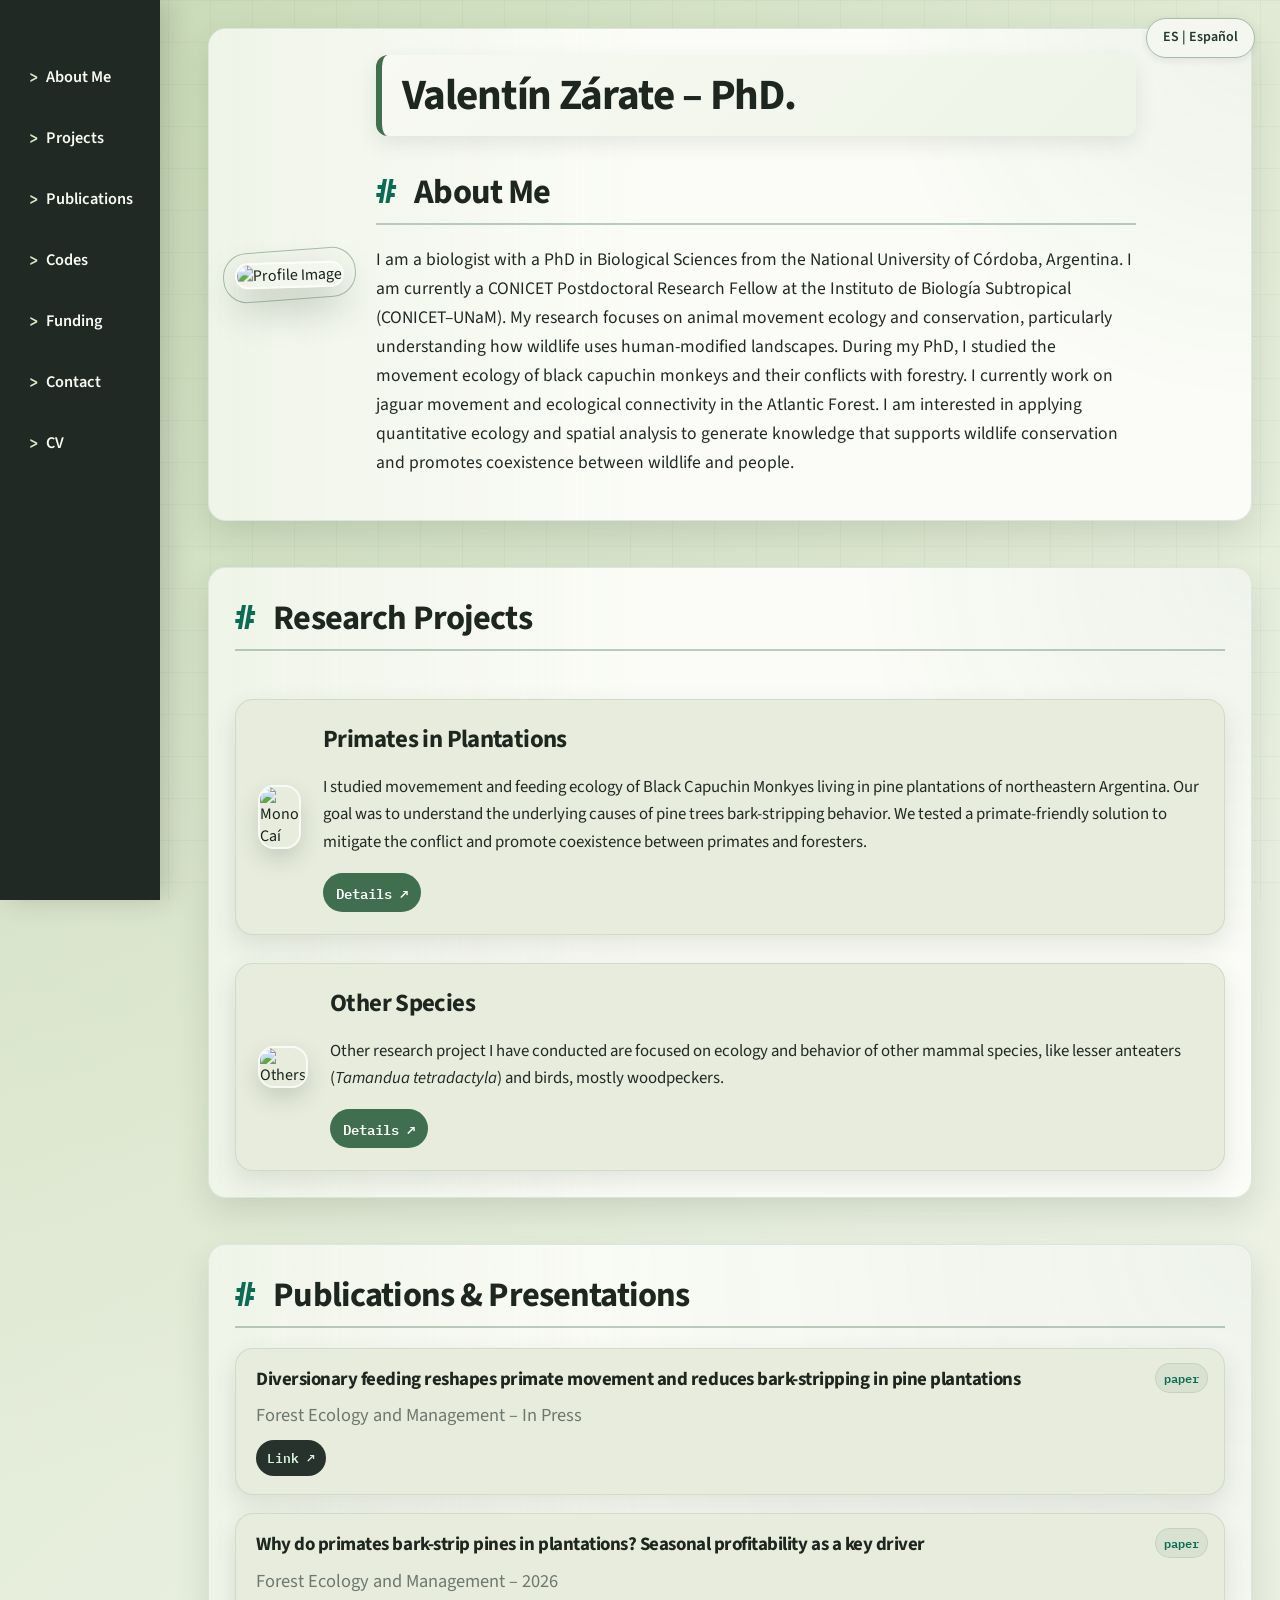
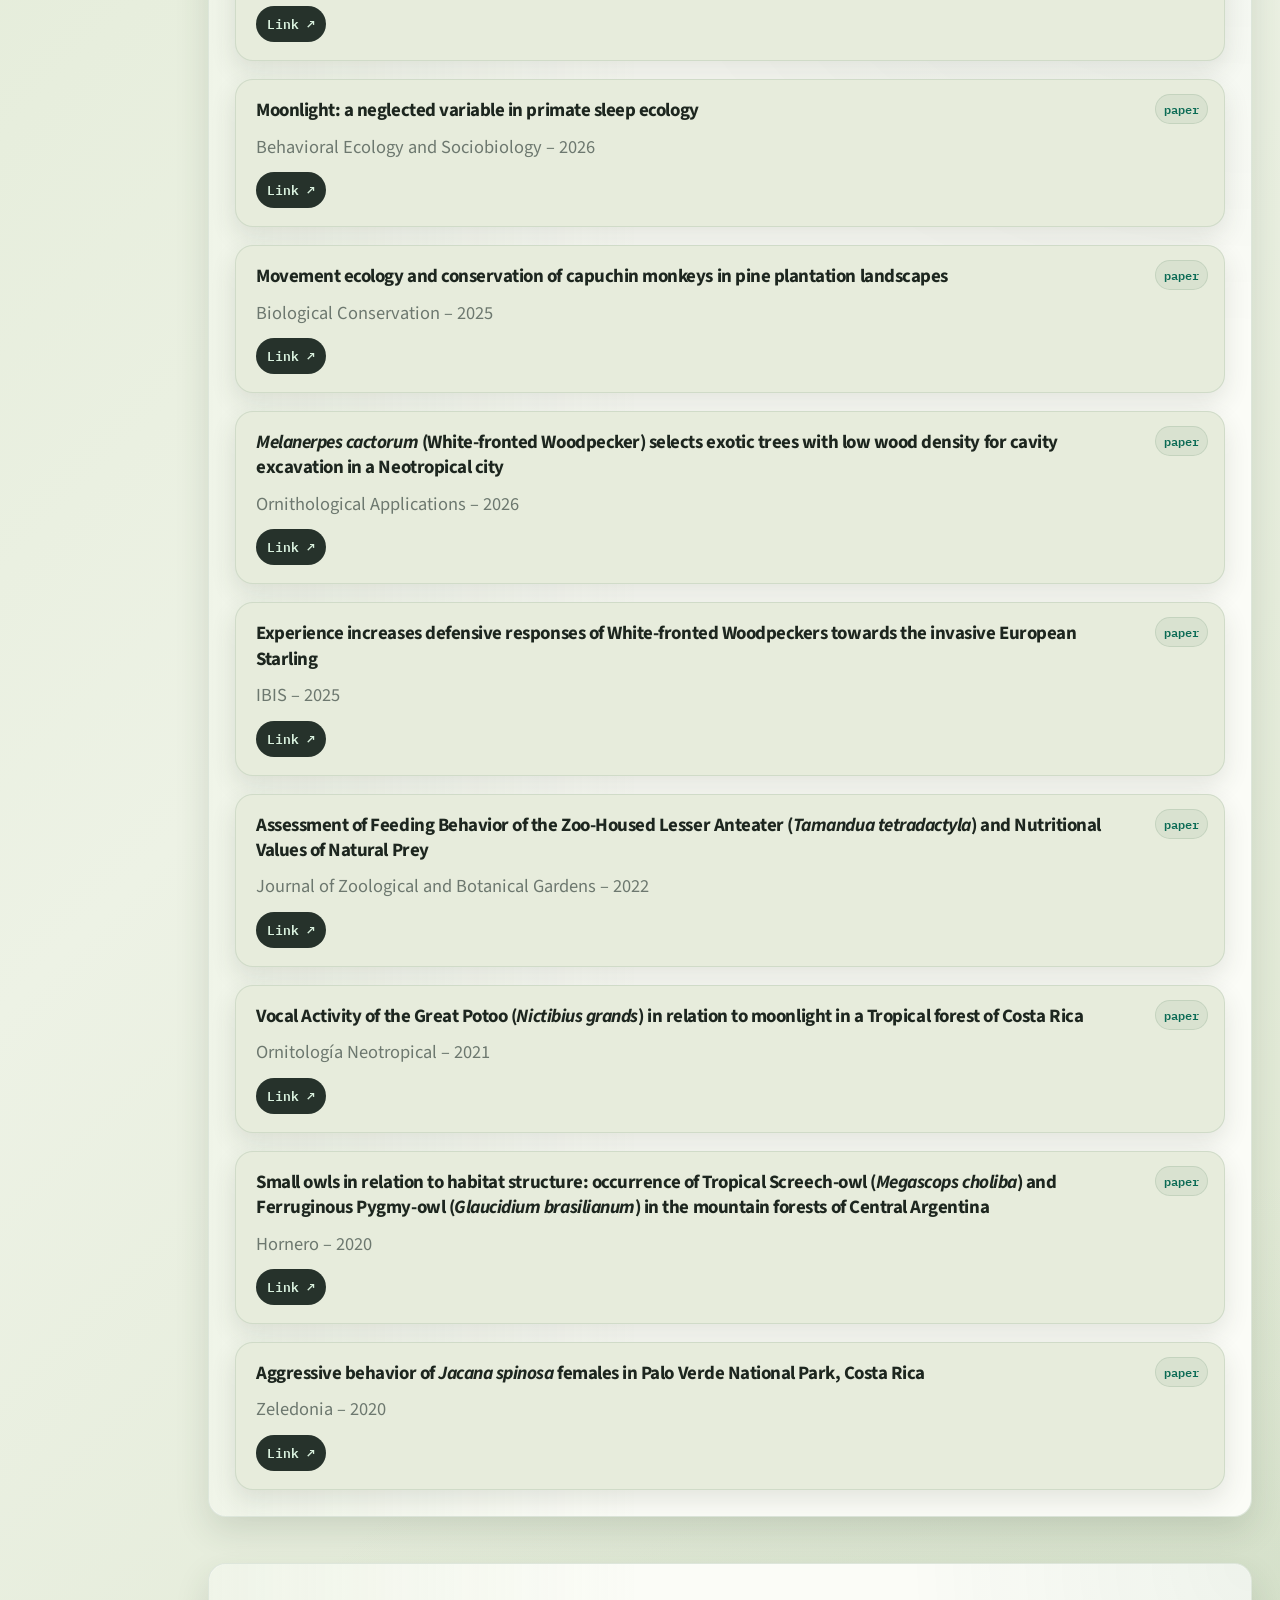
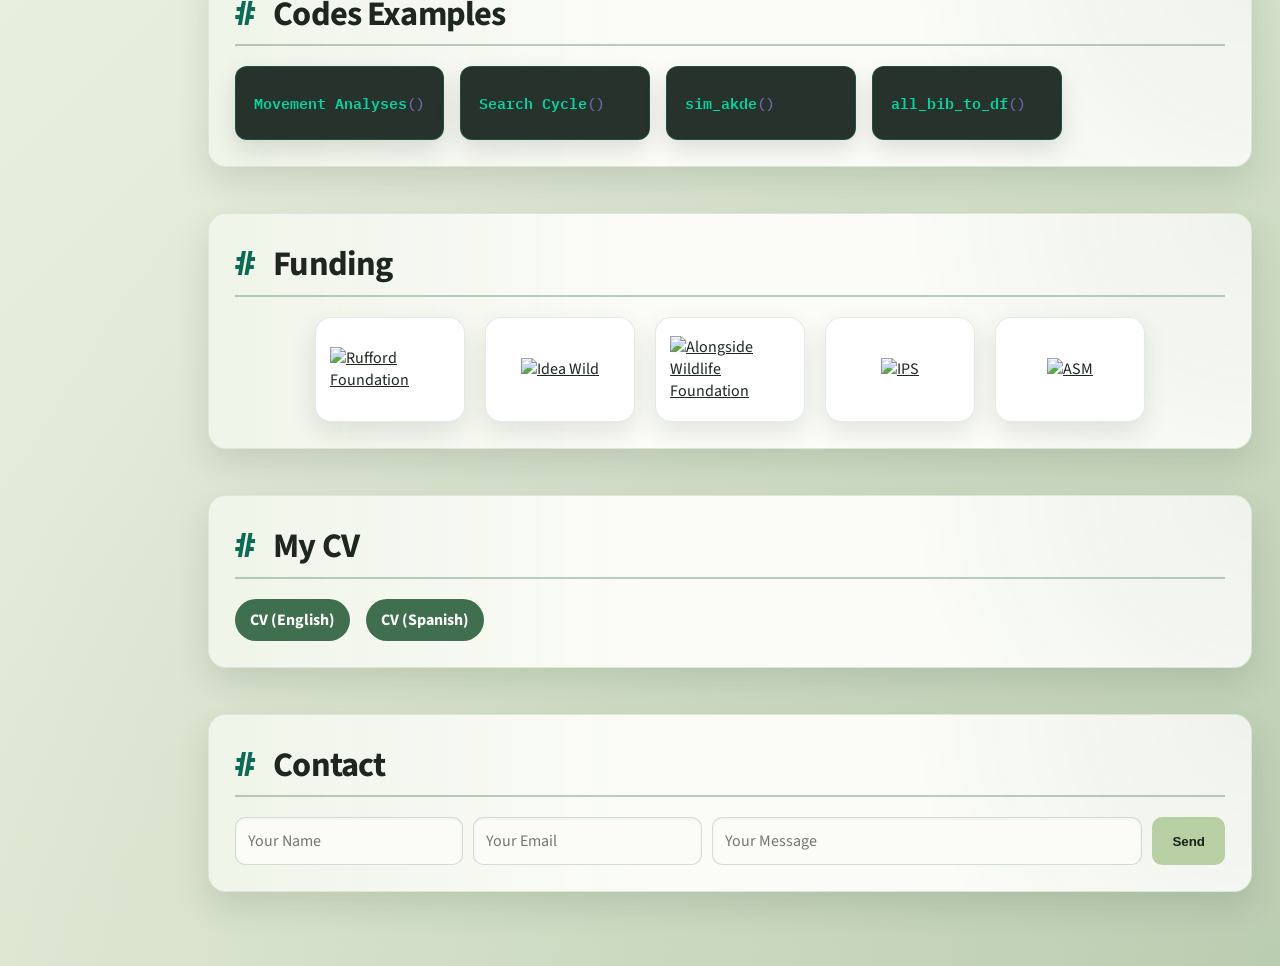
==== index.html @ 42fdb02a "Update index.html" ====
<!DOCTYPE html>
<html lang="en">
<head>
    <meta charset="UTF-8" />
    <meta name="viewport" content="width=device-width, initial-scale=1.0" />
    <link rel="stylesheet" href="./style3.css" />
    <title>Valentín Zárate - Research Website</title>
</head>
<body>
    
<div class="language-switch">
    <a href="./index_es.html">ES | Español</a>
</div>
    
<div id="scroll-progress"></div>

<!-- Sidebar Navigation -->
<aside class="sidebar">
    <nav>
        <ul>
            <li><a href="#about">About Me</a></li>
            <li><a href="#research">Projects</a></li> 
            <li><a href="#publications">Publications</a></li>
            <li><a href="#data">Codes</a></li>
            <li><a href="#funding">Funding</a></li>
            <li><a href="#contact">Contact</a></li>
            <li><a href="#cv">CV</a></li>
        </ul>
    </nav>
</aside>

<div class="main-content">
    <!-- About Me Section -->
    <section id="about" class="section">
          <div class="content-wrapper">
            <div class="image-content">
                <img src="https://raw.githubusercontent.com/ValentinZarate/personaldata/gh-pages/images/Mono%201-10.jpg" alt="Profile Image" loading="lazy">
            </div>
            <div class="text-content">
              <h1 class="static-title">Valentín Zárate – PhD. </h1>
                <h1>About Me</h1>
                <p>
                   I am a biologist with a PhD in Biological Sciences from the National University of Córdoba, Argentina. I am currently a CONICET Postdoctoral Research Fellow at the Instituto de Biología Subtropical (CONICET–UNaM).

My research focuses on animal movement ecology and conservation, particularly understanding how wildlife uses human-modified landscapes. During my PhD, I studied the movement ecology of black capuchin monkeys and their conflicts with forestry. I currently work on jaguar movement and ecological connectivity in the Atlantic Forest.

I am interested in applying quantitative ecology and spatial analysis to generate knowledge that supports wildlife conservation and promotes coexistence between wildlife and people.
                </p>
            </div>
        </div>
    </section>

    <!-- Research Projects Section -->
    <section id="research" class="section">
        <h1>Research Projects</h1>
        <div class="project-wrapper">
            <div class="project-image">
                    <img src="https://raw.githubusercontent.com/ValentinZarate/personaldata/gh-pages/images/mono_emilio.jpeg" alt="Mono Caí">
                </div>
                <div class="project-text">
                    <h2>Primates in Plantations</h2>
                  
                    <p>I studied movemement and feeding ecology of Black Capuchin Monkyes living in pine plantations of northeastern Argentina. Our goal was to understand the underlying causes of pine trees bark-stripping behavior. We tested a primate-friendly solution to mitigate the conflict and promote coexistence between primates and foresters. </p>
                  <a href="./primates-rp/primates.html" 
                target="_blank" class="data-link">
                Details
             </a>  
                </div>
               </div>
            <div class="project-wrapper">
            <div class="project-image2">
                    <img src="https://raw.githubusercontent.com/ValentinZarate/personaldata/gh-pages/images/others.jpg" alt="Others" loading="lazy">
                </div>
                <div class="project-text">
                <h2>Other Species</h2>
                <p>Other research project I have conducted are focused on ecology and behavior of other mammal species, like lesser anteaters (<i>Tamandua tetradactyla</i>) and birds, mostly woodpeckers.</p>
                 <a href="./others/others_index.html" 
                target="_blank" class="data-link">
                Details
             </a>  
            </div>
        </div>
    </section>

    <!-- Publications Section -->
    <section id="publications" class="section">
        <h1>Publications & Presentations</h1>
        <div class="pub-wrapper">
            <div class="pub-card">
            <h3>Diversionary feeding reshapes primate movement and reduces bark-stripping in pine plantations</h3>
            <p>Forest Ecology and Management – In Press </p>
             <a href="" 
                target="_blank" class="data-link">
                Link
             </a>
            </div>
        <div class="pub-card">
            <h3>Why do primates bark-strip pines in plantations? Seasonal profitability as a key driver</h3>
            <p>Forest Ecology and Management – 2026 </p>
             <a href="https://www.sciencedirect.com/science/article/pii/S0378112726001076?dgcid=author" 
                target="_blank" class="data-link">
                Link
             </a>
            </div>
            <div class="pub-card">
            <h3>Moonlight: a neglected variable in primate sleep ecology</h3>
            <p>Behavioral Ecology and Sociobiology – 2026 </p>
             <a href="https://link.springer.com/article/10.1007/s00265-026-03709-5" 
                target="_blank" class="data-link">
                Link
             </a>
            </div>            
        <div class="pub-card">
            <h3>Movement ecology and conservation of capuchin monkeys in pine plantation landscapes</h3>
            <p>Biological Conservation – 2025</p>
             <a href="https://www.sciencedirect.com/science/article/abs/pii/S0006320725003416" 
                target="_blank" class="data-link">
                Link
             </a>
            </div>
              <div class="pub-card">
            <h3><i>Melanerpes cactorum</i> (White-fronted Woodpecker) selects exotic trees with low wood density for cavity excavation in a Neotropical city</h3>
            <p>Ornithological Applications – 2026</p>
             <a href="https://apps.crossref.org/pendingpub/pendingpub.html?doi=10.1093%2Fornithapp%2Fduag041" 
                target="_blank" class="data-link">
                Link
             </a>
            </div>
        <div class="pub-card">
            <h3>Experience increases defensive responses of White‐fronted Woodpeckers towards the invasive European Starling</h3>
            <p>IBIS – 2025</p>
             <a href="https://onlinelibrary.wiley.com/doi/abs/10.1111/ibi.13432" 
                target="_blank" class="data-link">
                Link
             </a>
            </div>
        <div class="pub-card">
            <h3>Assessment of Feeding Behavior of the Zoo-Housed Lesser Anteater (<i>Tamandua tetradactyla</i>) and Nutritional Values of Natural Prey</h3>
            <p>Journal of Zoological and Botanical Gardens – 2022</p>
             <a href="https://www.mdpi.com/2673-5636/3/1/2" 
                target="_blank" class="data-link">
                Link
             </a>
            </div>
            <div class="pub-card">
            <h3>Vocal Activity of the Great Potoo (<i>Nictibius grands</i>) in relation to moonlight in a Tropical forest of Costa Rica</h3>
            <p>Ornitología Neotropical – 2021</p>
             <a href="https://www.researchgate.net/profile/Valentin-Zarate/publication/353692346_VOCAL_ACTIVITY_OF_THE_GREAT_POTOO_NYCTIBIUS_GRANDIS_IN_RELATION_TO_MOONLIGHT_DETECTIONS_IN_COSTA_RICA/links/610adec70c2bfa282a23584d/VOCAL-ACTIVITY-OF-THE-GREAT-POTOO-NYCTIBIUS-GRANDIS-IN-RELATION-TO-MOONLIGHT-DETECTIONS-IN-COSTA-RICA.pdf" 
                target="_blank" class="data-link">
                Link
             </a>
        </div>
            <div class="pub-card">
            <h3>Small owls in relation to habitat structure: occurrence of Tropical Screech-owl (<i>Megascops choliba</i>) and Ferruginous Pygmy-owl (<i>Glaucidium brasilianum</i>) in the mountain forests of Central Argentina</h3>
            <p>Hornero – 2020</p>
             <a href="https://figshare.com/articles/journal_contribution/SMALL_OWLS_IN_RELATION_TO_HABITAT_STRUCTURE_OCCURRENCE_OF_TROPICAL_SCREECH-OWL_MEGASCOPS_CHOLIBA_AND_FERRUGINOUS_PYGMYOWL_GLAUCIDIUM_BRASILIANUM_IN_THE_MOUNTAIN_FORESTS_OF_CENTRAL_ARGENTINA/13611224" 
                target="_blank" class="data-link">
                Link
             </a>
        </div>
            <div class="pub-card">
            <h3>Aggressive behavior of <i>Jacana spinosa</i> females in Palo Verde National Park, Costa Rica</h3>
            <p>Zeledonia – 2020</p>
             <a href="https://figshare.com/articles/preprint/Aggressive_behavior_of_Jacana_spinosa_females_in_Palo_Verde_Na-tional_Park_Costa_Rica/13348355/1?file=25729865" 
                target="_blank" class="data-link">
                Link
             </a>
        </div>
    </div>
    </section>

    <!-- Data & Insights Section -->
    <section id="data" class="section">
        <h1>Codes Examples</h1>
        <div class="data-wrapper">
            <!-- Capuchin movement -->
            <a href="https://valentinzarate.github.io/Biol_Cons_Capuchins/daily_paper.html" 
                target="_blank" class="data-link">
                Movement Analyses
                <div class="tooltip small-tooltip">
                    <p>Movement ecology analyses from Black capuchins</p>
                </div>
            </a>
            <!-- Search Cycle -->
            <a href="https://github.com/ValentinZarate/bib_functions/blob/main/Search%20Cylce/cylce.md" 
                target="_blank" class="data-link">
                Search Cycle
                <div class="tooltip small-tooltip">
                    <img src="./images/cycle_complete.png" alt="Cycle Image" />
                </div>
            </a>

            <!-- sim_akde -->
            <a href="https://github.com/ValentinZarate/capuchins_hrs/blob/main/sim_akde.md" 
                target="_blank" class="data-link">
                sim_akde
                <div class="tooltip small-tooltip">
                    <p>The function processes multiple telemetry datasets, estimates movement models, and creates AKDEs.</p>
                </div>
            </a>

            <!-- all_bib_to_df -->
            <a href="https://github.com/ValentinZarate/bib_functions/blob/main/functions/all_bib_to_df.md" 
                target="_blank" class="data-link">
                all_bib_to_df
                <div class="tooltip small-tooltip">
                    <p>This function processes BibTeX files to filter entries based on keywords.</p>
                </div>
            </a>
        </div>
    </section>
    
<!-- Funding Section -->
<section id="funding" class="section">
    <h1>Funding</h1>
    <div class="funding-logos">
        <a href="https://www.rufford.org/search/?q=valent%C3%ADn+z%C3%A1rate" target="_blank">
    <img src="https://raw.githubusercontent.com/ValentinZarate/personaldata/gh-pages/images/rufford_logo.png" alt="Rufford Foundation" loading="lazy">
</a>
         <a href="https://ideawild.org/" target="_blank">
        <img src="https://raw.githubusercontent.com/ValentinZarate/personaldata/gh-pages/images/IDEA-WILD-LOGO.jpg" alt="Idea Wild" loading="lazy">
</a>
        <a href="https://alongsidewildlifefoundation.org/" target="_blank">
        <img src="https://raw.githubusercontent.com/ValentinZarate/personaldata/gh-pages/images/algoside.png" alt="Alongside Wildlife Foundation" loading="lazy">
</a>
        <a href="https://internationalprimatologicalsociety.org/" target="_blank">
        <img src="https://raw.githubusercontent.com/ValentinZarate/personaldata/gh-pages/images/ips.png" alt="IPS" loading="lazy">
</a>
        <a href="https://www.mammalsociety.org/" target="_blank">
        <img src="https://raw.githubusercontent.com/ValentinZarate/personaldata/gh-pages/images/asm_logo.png" alt="ASM" loading="lazy">
</a>
    </div>
</section>

    <!-- CV Section -->
    <section id="cv" class="section">
        <h1>My CV</h1>
        <div class="cv-container">
            <a href="./cv_english.html" target="_blank" class="cv-link">CV (English)</a>
            <a href="./cv_spanish.html" target="_blank" class="cv-link">CV (Spanish)</a>
        </div>
    </section>

    <!-- Contact Section -->
    <section id="contact" class="section">
        <h1>Contact</h1>
        <form id="contact-form">
            <input type="text" id="name" placeholder="Your Name" required />
            <input type="email" id="email" placeholder="Your Email" required />
            <textarea id="message" placeholder="Your Message" required></textarea>
            <button type="submit">Send</button>
        </form>
    </section>
</div>

<script src="./script2.js"></script>
</body>
</html>
---- style3.css ----
@import url('https://fonts.googleapis.com/css2?family=IBM+Plex+Mono:wght@400;500;600&family=Source+Sans+3:wght@400;500;600;700&display=swap');

/* ---------- Variables ---------- */

:root {
    --bg-main: #dbe6cd;
    --bg-soft: #edf2e5;
    --section-bg: #fbfcf7;
    --card-bg: #e7ecdc;

    --green-dark: #33483c;
    --green-main: #3f6f4e;
    --green-soft: #b7cfa2;
    --green-muted: #71866b;

    --accent-code: #0b6b55;
    --accent-purple: #6e63a6;
    --accent-gold: #b58b3b;

    --text-main: #1d261f;
    --text-soft: #212925;
    --text-muted: #6d786f;

    --border-soft: rgba(63, 111, 78, 0.16);
    --shadow-soft: 0 14px 34px rgba(46, 61, 42, 0.14);
    --shadow-strong: 0 20px 48px rgba(46, 61, 42, 0.24);

    --sidebar-width: 180px;
}

/* ---------- General ---------- */

* {
    box-sizing: border-box;
}

html {
    scroll-behavior: smooth;
}

body {
    font-family: "Source Sans 3", "Open Sans", system-ui, sans-serif;
    background:
        radial-gradient(circle at top left, rgba(183, 207, 162, 0.55), transparent 34%),
        radial-gradient(circle at bottom right, rgba(63, 111, 78, 0.18), transparent 32%),
        linear-gradient(135deg, #dbe6cd 0%, #edf2e5 48%, #d6e1c7 100%);
    color: var(--text-main);
    margin: 0;
    padding: 0;
    overflow-x: hidden;
}

body::before {
    content: "";
    position: fixed;
    inset: 0;
    pointer-events: none;
    background-image:
        linear-gradient(rgba(63, 111, 78, 0.045) 1px, transparent 1px),
        linear-gradient(90deg, rgba(63, 111, 78, 0.045) 1px, transparent 1px);
    background-size: 42px 42px;
    z-index: -1;
}

p {
    font-size: 1.15rem;
    font-weight: 400;
    line-height: 1.65;
    color: var(--text-soft);
}

h1,
h2,
h3 {
    margin-top: 0;
    color: var(--text-main);
    letter-spacing: -0.025em;
}

a {
    color: inherit;
}

/* ---------- Main layout ---------- */

.main-content {
    margin-left: var(--sidebar-width);
    padding: 28px;
    max-width: 1320px;
}

/* ---------- Sidebar ---------- */

.sidebar {
    background:
        linear-gradient(180deg, #212925 0%, #212925 100%);
    width: 160px;
    height: 100vh;
    position: fixed;
    padding-top: 3.3rem;
    padding-left: 1rem;
    padding-right: 0.75rem;
    box-shadow: 8px 0 26px rgba(0, 0, 0, 0.16);
    z-index: 10;
}

.sidebar ul {
    list-style-type: none;
    padding: 0;
    margin: 0;
}

.sidebar ul li {
    margin-bottom: 16px;
}

.sidebar ul li a {
    color: #f7fbf2;
    text-decoration: none;
    font-size: 1.02rem;
    font-weight: 600;
    display: inline-block;
    padding: 9px 13px;
    border-radius: 9px;
    transition:
        background-color 0.25s ease,
        color 0.25s ease,
        transform 0.25s ease;
}

.sidebar ul li a::before {
    content: ">";
    font-family: "IBM Plex Mono", "Courier New", monospace;
    color: #d7edc4;
    margin-right: 0.45rem;
}

.sidebar ul li a:hover {
    background-color: var(--green-soft);
    color: #172015;
    transform: translateX(4px);
}

.sidebar.scrolled {
    box-shadow: 8px 0 26px rgba(0, 0, 0, 0.18);
}

/* ---------- Scroll Progress ---------- */

#scroll-progress {
    position: fixed;
    top: 0;
    left: 0;
    height: 6px;
    background: linear-gradient(90deg, var(--green-main), var(--accent-code), var(--accent-gold));
    width: 0;
    z-index: 9999;
    transition: width 0.2s ease;
}

/* ---------- Sections ---------- */

.section {
    position: relative;
    background-color: var(--section-bg);
    padding: 26px;
    border-radius: 18px;
    margin-bottom: 46px;
    border: 1px solid var(--border-soft);
    box-shadow: var(--shadow-soft);
    transition:
        transform 0.35s ease,
        box-shadow 0.35s ease,
        border-color 0.35s ease;
    overflow: visible;
}

.section::before {
    content: "";
    position: absolute;
    inset: 0;
    border-radius: inherit;
    pointer-events: none;
    background:
        linear-gradient(90deg, rgba(183, 207, 162, 0.20), transparent 42%),
        radial-gradient(circle at top right, rgba(63, 111, 78, 0.08), transparent 34%);
    opacity: 0.85;
}

.section > * {
    position: relative;
    z-index: 1;
}

.section:hover {
    transform: translateY(-4px);
    box-shadow: var(--shadow-strong);
    border-color: rgba(63, 111, 78, 0.28);
}

/* Títulos de sección con # */
.section h1:not(.static-title) {
    font-size: 2.15rem;
    font-weight: 700;
    margin-bottom: 1.25rem;
    padding-bottom: 0.35rem;
    border-bottom: 2px solid rgba(63, 111, 78, 0.34);
}

.section h1:not(.static-title)::before {
    content: "# ";
    color: var(--accent-code);
    font-family: "IBM Plex Mono", "Courier New", monospace;
}

/* ---------- About ---------- */

.content-wrapper {
    display: flex;
    align-items: center;
    gap: 32px;
}

.image-content {
    position: relative;
    flex: 0 0 auto;
    display: inline-block;
    transform: rotate(-1.8deg);
    transition: transform 0.35s ease;
}

.image-content:hover {
    transform: rotate(0deg) translateY(-4px);
}

.image-content::before {
    content: "";
    position: absolute;
    inset: -12px;
    border: 1.5px solid rgba(63, 111, 78, 0.42);
    border-radius: 24px;
    transform: rotate(-2.5deg);
    z-index: 0;
}

.image-content img {
    position: relative;
    z-index: 1;
    width: 245px;
    height: 315px;
    object-fit: cover;
    object-position: center;
    border-radius: 20px;
    border: 2px solid rgba(255, 255, 255, 0.78);
    box-shadow: 0 18px 38px rgba(46, 61, 42, 0.28);
    filter: saturate(0.95) contrast(1.03);
}

.static-title {
    font-size: clamp(3rem, 4vw, 3.75rem);
    font-weight: 700;
    color: var(--text-main);
    margin-bottom: 15px;
    text-align: left;
    background:
        linear-gradient(135deg, #f7f9f2, #eef4e7);
    padding: 10px 20px;
    border-left: 6px solid var(--green-main);
    border-radius: 12px;
    box-shadow: 0 8px 20px rgba(46, 61, 42, 0.10);
}

.text-content h1 {
    font-size: 2.7rem;
    margin-bottom: 2rem;
}

.text-content p {
    max-width: 760px;
    font-size: 1.1rem;
}

/* ---------- Research Projects ---------- */

#research {
    display: flex;
    flex-direction: column;
    gap: 28px;
}

.project-wrapper {
    display: flex;
    align-items: center;
    gap: 22px;
    background-color: var(--card-bg);
    padding: 22px;
    border-radius: 18px;
    border: 1px solid rgba(63, 111, 78, 0.14);
    box-shadow: 0 10px 26px rgba(46, 61, 42, 0.12);
    transition:
        transform 0.3s ease,
        box-shadow 0.3s ease,
        border-color 0.3s ease;
}

.project-wrapper:hover {
    transform: translateY(-5px);
    box-shadow: 0 16px 34px rgba(46, 61, 42, 0.20);
    border-color: rgba(63, 111, 78, 0.28);
}

.project-image img,
.project-image2 img {
    object-fit: cover;
    border-radius: 16px;
    border: 2px solid rgba(255, 255, 255, 0.72);
    box-shadow: 0 10px 22px rgba(46, 61, 42, 0.17);
    filter: saturate(0.96) contrast(1.03);
}

.project-image img {
    width: 180px;
    height: 190px;
}

.project-image2 img {
    width: 230px;
    height: 175px;
    object-position: right center;
}

.project-photo img {
    width: 240px;
    height: auto;
    border-radius: 16px;
    border: 2px solid rgba(255, 255, 255, 0.72);
    box-shadow: 0 10px 24px rgba(46, 61, 42, 0.20);
    transition: transform 0.3s ease;
}

.project-photo img:hover {
    transform: scale(1.04);
}

.project-text h2 {
    font-size: 1.55rem;
    margin-bottom: 8px;
    color: var(--text-main);
}

.project-text h2::before {
    color: var(--accent-code);
    font-family: "IBM Plex Mono", "Courier New", monospace;
}

.project-text p {
    font-size: 1.05rem;
    margin-bottom: 1rem;
}

/* Botones Details dentro de Projects */
.project-text .data-link {
    display: inline-block;
    font-family: "IBM Plex Mono", "Courier New", monospace;
    font-size: 0.88rem;
    font-weight: 600;
    text-decoration: none;
    background-color: var(--green-main);
    color: #ffffff;
    padding: 8px 13px;
    border-radius: 999px;
    transition:
        background-color 0.25s ease,
        transform 0.25s ease,
        box-shadow 0.25s ease;
}

.project-text .data-link::after {
    content: " ↗";
}

.project-text .data-link:hover {
    background-color: var(--accent-code);
    color: #ffffff;
    transform: translateY(-2px);
    box-shadow: 0 8px 18px rgba(46, 61, 42, 0.18);
}

/* ---------- Publications ---------- */

.pub-wrapper {
    display: grid;
    gap: 18px;
}

.pub-card {
    position: relative;
    background-color: var(--card-bg);
    padding: 18px 20px;
    border-radius: 18px;
    border: 1px solid rgba(63, 111, 78, 0.14);
    box-shadow: 0 10px 26px rgba(46, 61, 42, 0.12);
    transition:
        transform 0.3s ease,
        box-shadow 0.3s ease,
        border-color 0.3s ease;
}

.pub-card::before {
    content: "paper";
    position: absolute;
    top: 14px;
    right: 16px;
    padding: 4px 8px;
    border-radius: 999px;
    background-color: rgba(63, 111, 78, 0.08);
    color: var(--accent-code);
    border: 1px solid rgba(63, 111, 78, 0.14);
    font-family: "IBM Plex Mono", "Courier New", monospace;
    font-size: 0.72rem;
    font-weight: 600;
}

.pub-card:hover {
    transform: translateY(-5px);
    box-shadow: 0 16px 34px rgba(46, 61, 42, 0.20);
    border-color: rgba(63, 111, 78, 0.28);
}

.pub-card h3 {
    max-width: 920px;
    padding-right: 70px;
    margin-bottom: 8px;
    font-size: 1.18rem;
    line-height: 1.35;
}

.pub-card p {
    margin: 0 0 10px;
    color: var(--text-muted);
}

/* Botones Link dentro de Publications */
.pub-card .data-link {
    display: inline-block;
    font-family: "IBM Plex Mono", "Courier New", monospace;
    font-size: 0.82rem;
    font-weight: 600;
    text-decoration: none;
    background-color: #26322b;
    color: #d9f1de;
    padding: 7px 11px;
    border-radius: 999px;
    transition:
        background-color 0.25s ease,
        color 0.25s ease,
        transform 0.25s ease;
}

.pub-card .data-link::after {
    content: " ↗";
}

.pub-card .data-link:hover {
    background-color: var(--accent-code);
    color: #ffffff;
    transform: translateY(-2px);
}

/* ---------- Codes ---------- */

.data-wrapper {
    display: flex;
    flex-wrap: wrap;
    gap: 16px;
}

#data .data-link {
    position: relative;
    display: inline-flex;
    align-items: center;
    min-height: 74px;
    min-width: 190px;
    font-family: "IBM Plex Mono", "Courier New", monospace;
    font-size: 0.94rem;
    font-weight: 600;
    text-decoration: none;
    background-color: #26322b;
    color: #02d79f;
    padding: 16px 18px;
    border-radius: 12px;
    border: 1px solid rgba(2, 215, 159, 0.18);
    box-shadow: 0 10px 24px rgba(0, 0, 0, 0.12);
    transition:
        background-color 0.25s ease,
        color 0.25s ease,
        transform 0.25s ease,
        box-shadow 0.25s ease;
}

#data .data-link::before {
    color: var(--green-soft);
}

#data .data-link::after {
    content: "()";
    color: var(--accent-purple);
}

#data .data-link:hover {
    background-color: #1e2823;
    color: #b7ffdf;
    transform: translateY(-4px);
    box-shadow: 0 16px 32px rgba(0, 0, 0, 0.18);
}

/* Tooltips de la sección Codes */
.tooltip {
    position: absolute;
    background-color: #ffffff;
    padding: 12px;
    top: calc(100% + 10px);
    left: 0;
    border-radius: 12px;
    box-shadow: 0 12px 28px rgba(0, 0, 0, 0.20);
    display: block;
    width: 280px;
    z-index: 9999;
    opacity: 0;
    pointer-events: none;
    transition:
        opacity 0.25s ease,
        transform 0.25s ease;
    transform: translateY(8px);
    color: var(--text-soft);
}

#data .data-link:hover .tooltip {
    opacity: 1;
    pointer-events: auto;
    transform: translateY(0);
}

.tooltip p {
    margin: 0;
    font-size: 0.92rem;
    line-height: 1.45;
    color: var(--text-soft);
}

.tooltip img {
    width: 100%;
    max-width: 210px;
    height: auto;
    border-radius: 6px;
}

/* ---------- CV ---------- */

.cv-container {
    display: flex;
    flex-wrap: wrap;
    gap: 16px;
}

.cv-link {
    font-family: "Source Sans 3", "Open Sans", sans-serif;
    font-size: 1rem;
    font-weight: 700;
    background-color: var(--green-main);
    color: #ffffff;
    padding: 10px 15px;
    border-radius: 999px;
    text-decoration: none;
    transition:
        background-color 0.25s ease,
        transform 0.25s ease,
        box-shadow 0.25s ease;
}

.cv-link:hover {
    background-color: var(--accent-code);
    color: #ffffff;
    transform: translateY(-3px);
    box-shadow: 0 10px 22px rgba(46, 61, 42, 0.18);
}

/* ---------- Funding ---------- */

.funding-logos {
    display: flex;
    flex-wrap: wrap;
    gap: 20px;
    justify-content: center;
    align-items: stretch;
    margin-top: 18px;
}

.funding-logos a {
    width: 150px;
    min-height: 105px;
    background-color: #ffffff;
    border: 1px solid rgba(63, 111, 78, 0.14);
    border-radius: 16px;
    box-shadow: 0 10px 24px rgba(46, 61, 42, 0.12);
    display: flex;
    align-items: center;
    justify-content: center;
    padding: 14px;
    transition:
        transform 0.25s ease,
        box-shadow 0.25s ease,
        border-color 0.25s ease;
}

.funding-logos a:hover {
    transform: translateY(-5px);
    box-shadow: 0 16px 34px rgba(46, 61, 42, 0.20);
    border-color: rgba(63, 111, 78, 0.28);
}

.funding-logos img {
    max-width: 100%;
    max-height: 72px;
    object-fit: contain;
}

/* ---------- Contact ---------- */

#contact-form {
    display: flex;
    flex-wrap: wrap;
    gap: 10px;
    align-items: stretch;
    justify-content: center;
}

#contact-form input,
#contact-form textarea {
    flex: 1;
    min-width: 180px;
    padding: 12px;
    border: 1px solid rgba(63, 111, 78, 0.22);
    border-radius: 10px;
    font-family: "Source Sans 3", "Open Sans", sans-serif;
    font-size: 1rem;
    background-color: #fbfcf7;
    box-shadow: inset 0 1px 3px rgba(0, 0, 0, 0.06);
    transition:
        border-color 0.25s ease,
        box-shadow 0.25s ease;
}

#contact-form input:focus,
#contact-form textarea:focus {
    border-color: var(--green-main);
    box-shadow: 0 0 0 3px rgba(63, 111, 78, 0.12);
    outline: none;
}

#contact-form textarea {
    flex: 2;
    height: 48px;
    resize: none;
}

#contact-form button {
    background-color: var(--green-soft);
    color: #172015;
    padding: 12px 20px;
    border: none;
    border-radius: 10px;
    cursor: pointer;
    transition:
        background-color 0.25s ease,
        color 0.25s ease,
        transform 0.25s ease;
    font-weight: 700;
}

#contact-form button:hover {
    background-color: var(--green-main);
    color: #ffffff;
    transform: translateY(-2px);
}

/* ---------- Typewriter ---------- */

#typewriter {
    font-size: 1.5rem;
    font-weight: 700;
    color: #214107;
    white-space: nowrap;
    overflow: hidden;
    animation: blink 0.7s step-end infinite;
}

@keyframes blink {
    from, to {
        border-color: transparent;
    }
    50% {
        border-color: #214107;
    }
}

/* ---------- Responsive ---------- */

@media (max-width: 900px) {
    .content-wrapper {
        align-items: flex-start;
    }

    .image-content img {
        width: 220px;
        height: 290px;
    }

    .project-wrapper {
        align-items: flex-start;
    }
}

@media (max-width: 768px) {
    .sidebar {
        position: sticky;
        top: 0;
        width: 100%;
        height: auto;
        padding: 12px;
        z-index: 50;
    }

    .sidebar ul {
        display: flex;
        gap: 8px;
        overflow-x: auto;
        padding-bottom: 4px;
    }

    .sidebar ul li {
        margin-bottom: 0;
        flex: 0 0 auto;
    }

    .sidebar ul li a {
        font-size: 0.9rem;
        padding: 8px 10px;
    }

    .main-content {
        margin-left: 0;
        padding: 18px;
    }

    .content-wrapper {
        flex-direction: column;
        gap: 24px;
    }

    .image-content {
        transform: rotate(-1.2deg);
    }

    .image-content img {
        width: min(100%, 320px);
        height: 340px;
    }

    .project-wrapper {
        flex-direction: column;
    }

    .project-image img,
    .project-image2 img {
        width: 100%;
        height: 240px;
    }

    .pub-card h3 {
        padding-right: 0;
    }

    .pub-card::before {
        position: static;
        display: inline-block;
        margin-bottom: 10px;
    }

    .data-wrapper {
        flex-direction: column;
    }

    #data .data-link {
        width: 100%;
    }

    .tooltip {
        width: min(280px, calc(100vw - 60px));
    }

    #contact-form {
        flex-direction: column;
    }

    #contact-form input,
    #contact-form textarea,
    #contact-form button {
        width: 100%;
    }
}

@media (max-width: 480px) {
    .section {
        padding: 18px;
        border-radius: 15px;
    }

    .static-title {
        font-size: 1.85rem;
    }

    .section h1:not(.static-title) {
        font-size: 1.55rem;
    }

    .image-content img {
        height: 300px;
    }

    .funding-logos a {
        width: 100%;
    }
}

/* Language switch */
.language-switch {
    position: fixed;
    top: 18px;
    right: 25px;
    left: auto;
    z-index: 9999;
}

.language-switch a {
    display: inline-block;
    padding: 9px 16px;
    background-color: #f4f7ef;
    color: #24372d;
    border: 1px solid #a5bca7;
    border-radius: 20px;
    font-family: inherit;
    font-size: 14px;
    font-weight: 600;
    line-height: 1.4;
    text-decoration: none;
    box-shadow: 0 2px 8px rgba(0, 0, 0, 0.08);
    transition: all 0.2s ease;
}

.language-switch a:hover {
    background-color: #dce9d6;
    color: #182b20;
    border-color: #658c6e;
    transform: translateY(-2px);
}

@media (max-width: 768px) {
    .language-switch {
        top: 10px;
        right: 12px;
    }

    .language-switch a {
        padding: 7px 12px;
        font-size: 12px;
    }
}
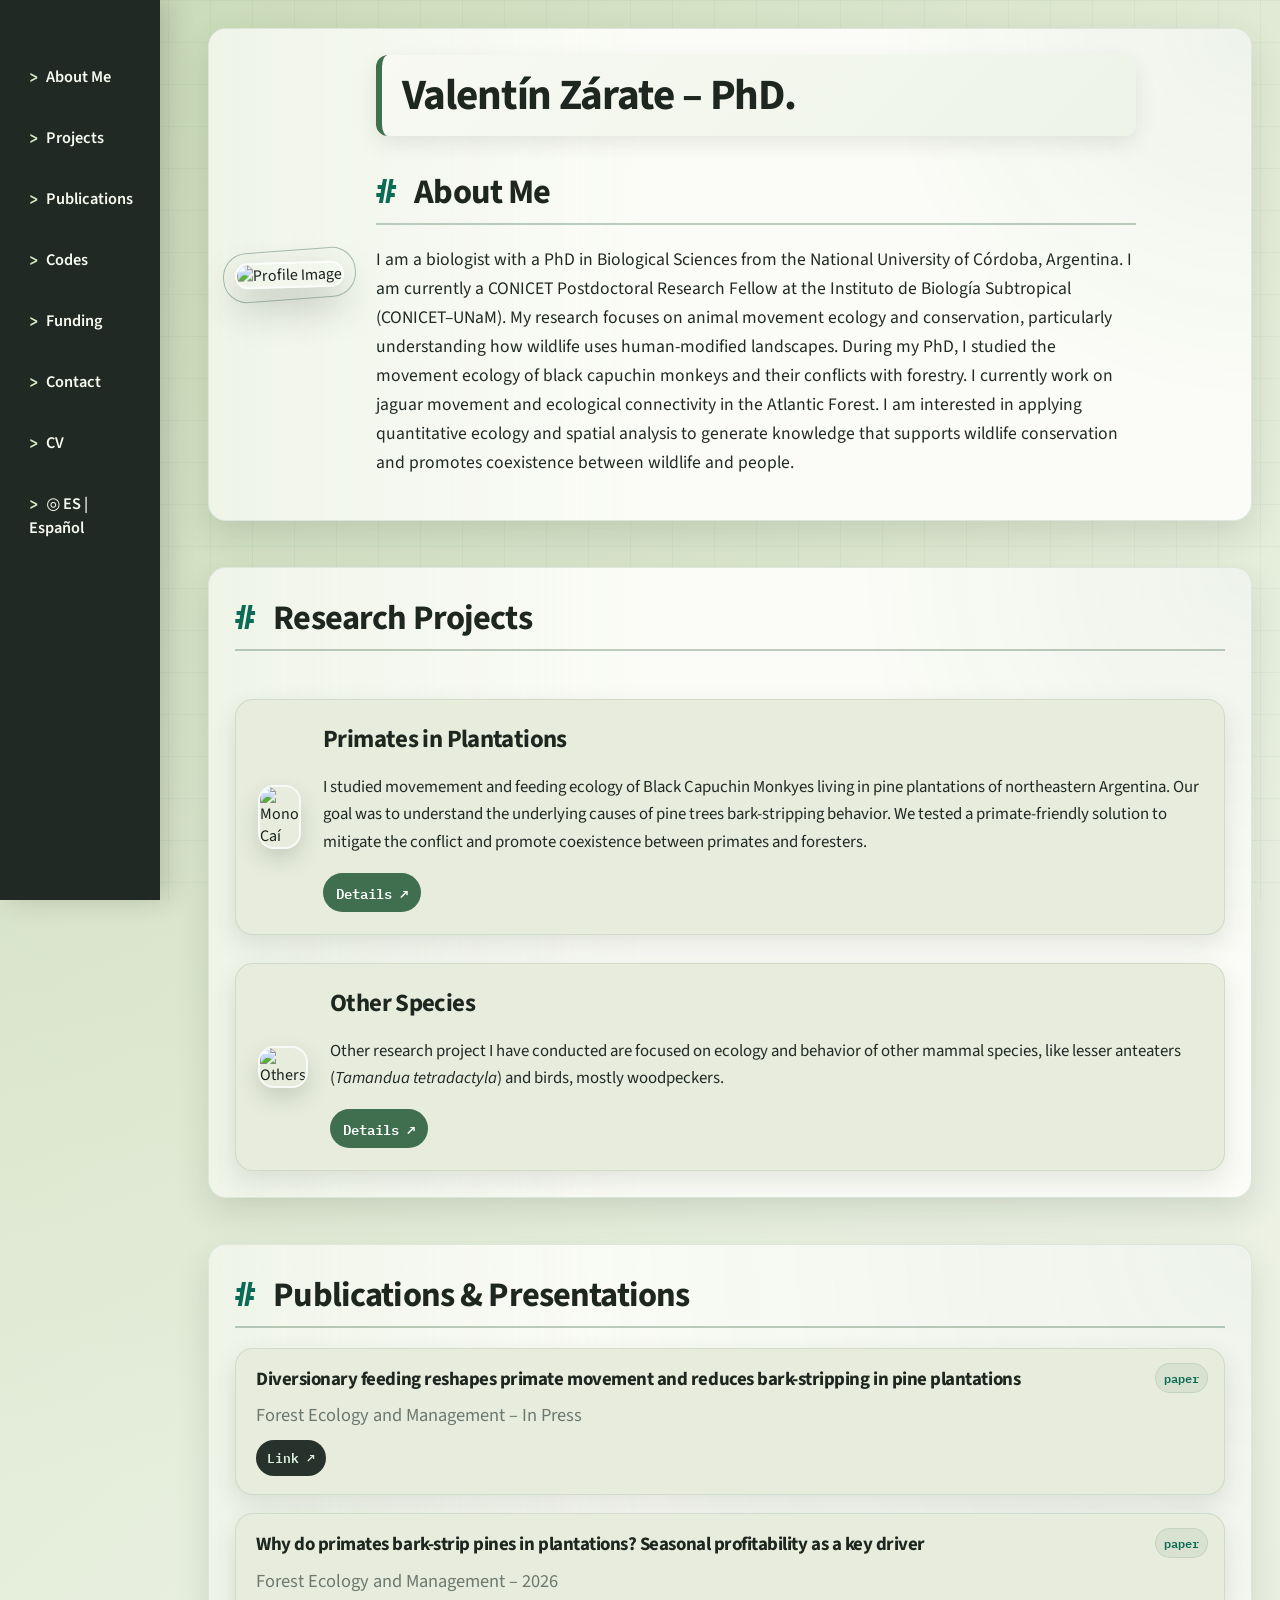
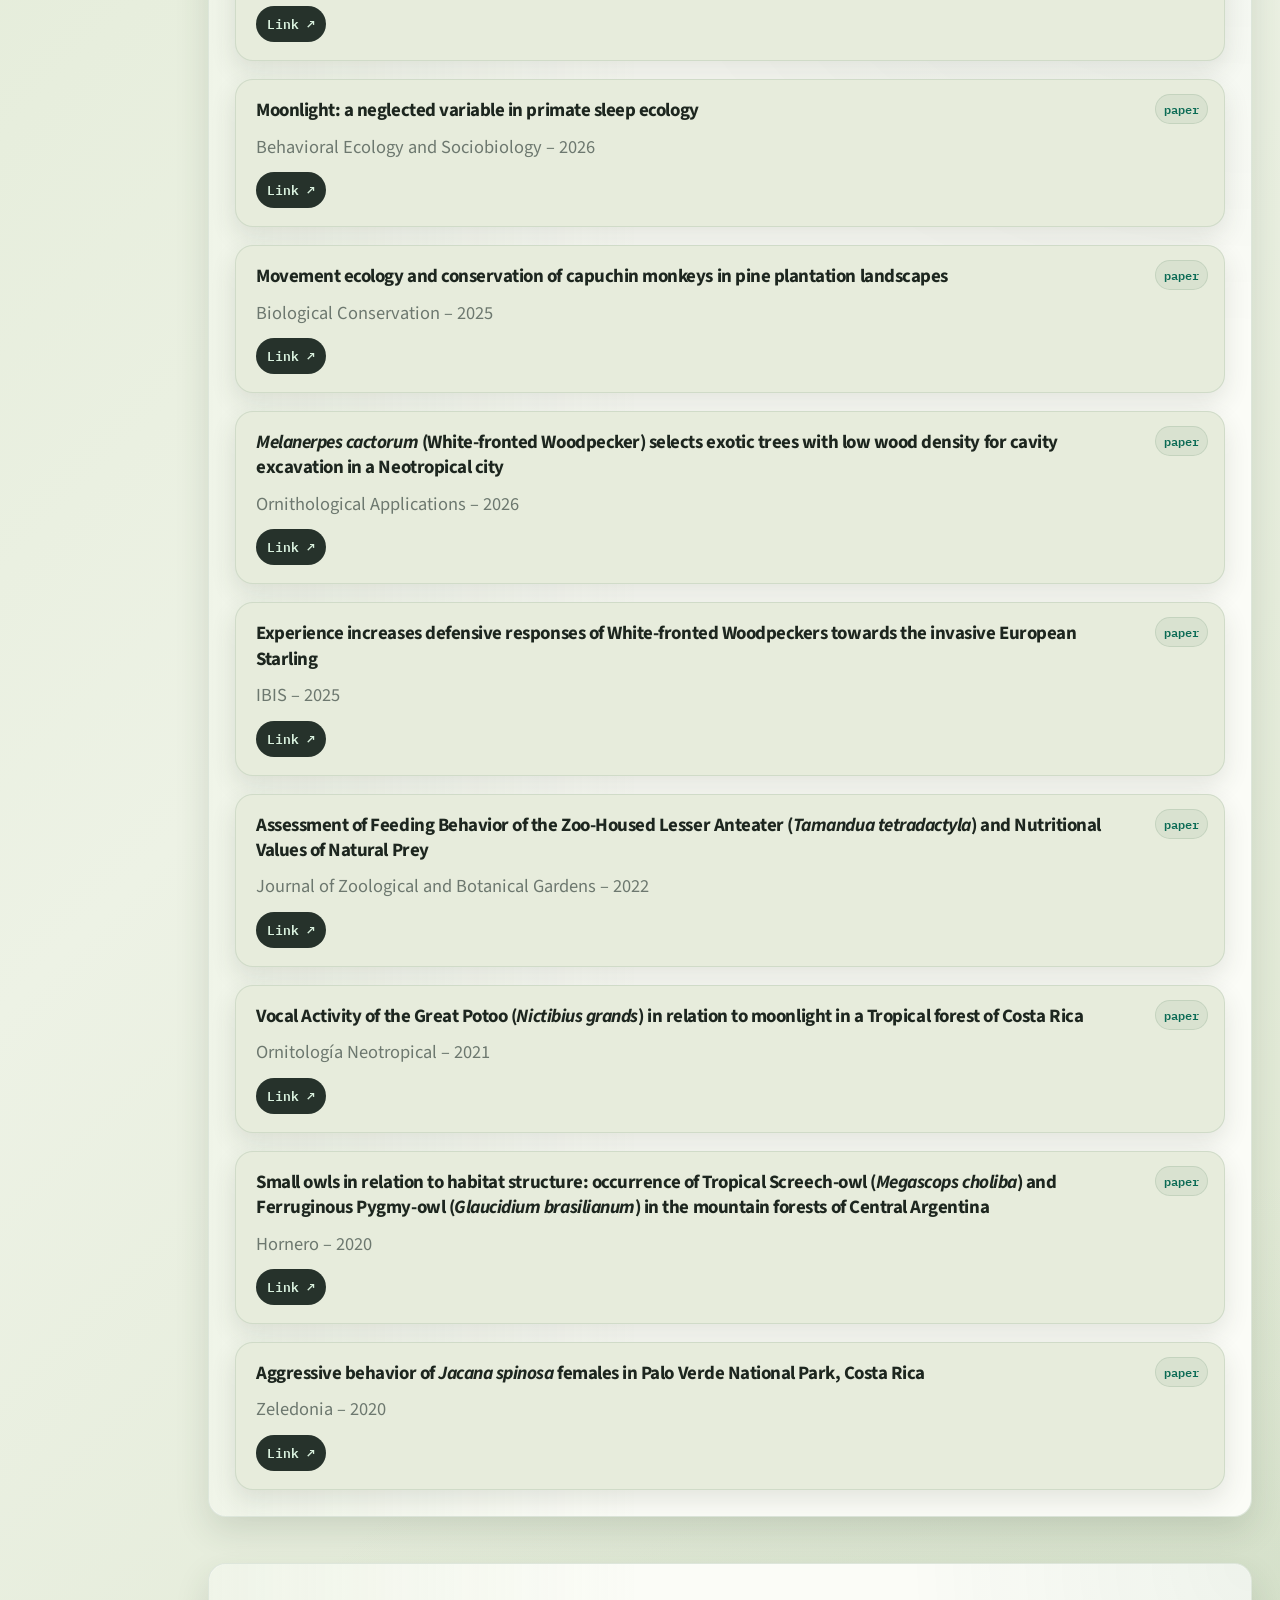
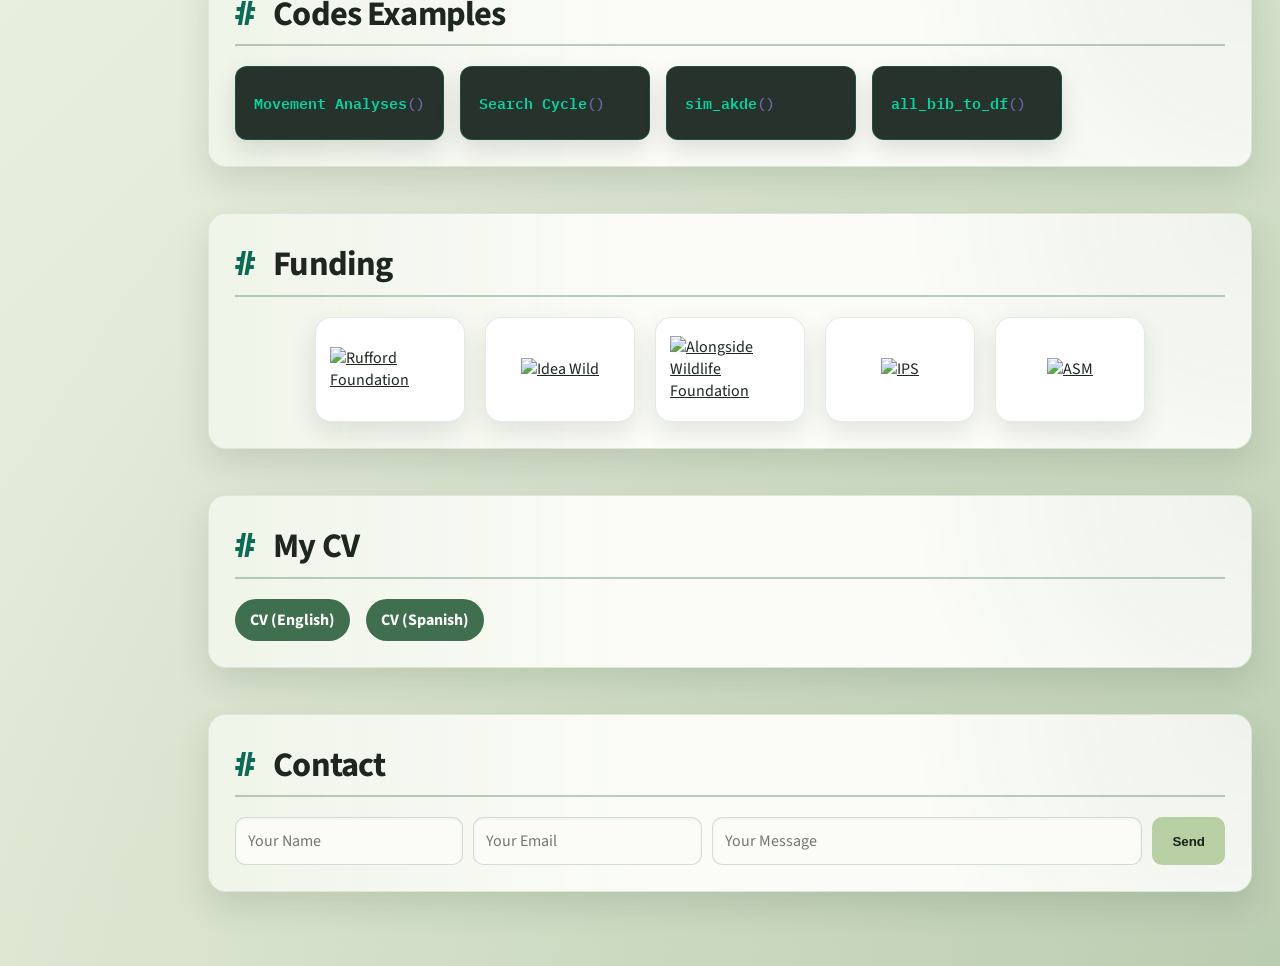
==== commit c4ea0f82: "Update index.html" ====
--- a/index.html
+++ b/index.html
@@ -5,13 +5,11 @@
     <meta name="viewport" content="width=device-width, initial-scale=1.0" />
     <link rel="stylesheet" href="./style3.css" />
     <title>Valentín Zárate - Research Website</title>
+    <link rel="icon" type="image/png" href="./favicon2.png">
 </head>
 <body>
-    
-<div class="language-switch">
-    <a href="./index_es.html">ES | Español</a>
-</div>
-    
+   
+  
 <div id="scroll-progress"></div>
 
 <!-- Sidebar Navigation -->
@@ -25,6 +23,9 @@
             <li><a href="#funding">Funding</a></li>
             <li><a href="#contact">Contact</a></li>
             <li><a href="#cv">CV</a></li>
+            <li class="language-menu">
+            <a href="./index_es.html">◎ ES | Español</a>
+            </li>
         </ul>
     </nav>
 </aside>
@@ -243,14 +244,23 @@
 
     <!-- Contact Section -->
     <section id="contact" class="section">
-        <h1>Contact</h1>
-        <form id="contact-form">
-            <input type="text" id="name" placeholder="Your Name" required />
-            <input type="email" id="email" placeholder="Your Email" required />
-            <textarea id="message" placeholder="Your Message" required></textarea>
-            <button type="submit">Send</button>
-        </form>
-    </section>
+    <h1>Contact</h1>
+    <form id="contact-form"
+          action="https://formspree.io/f/mnpjvgan"
+          method="POST">
+
+        <input type="text" id="name" name="name"
+               placeholder="Your Name" required />
+
+        <input type="email" id="email" name="email"
+               placeholder="Your Email" required />
+
+        <textarea id="message" name="message"
+                  placeholder="Your Message" required></textarea>
+
+        <button type="submit">Send</button>
+    </form>
+</section>
 </div>
 
 <script src="./script2.js"></script>
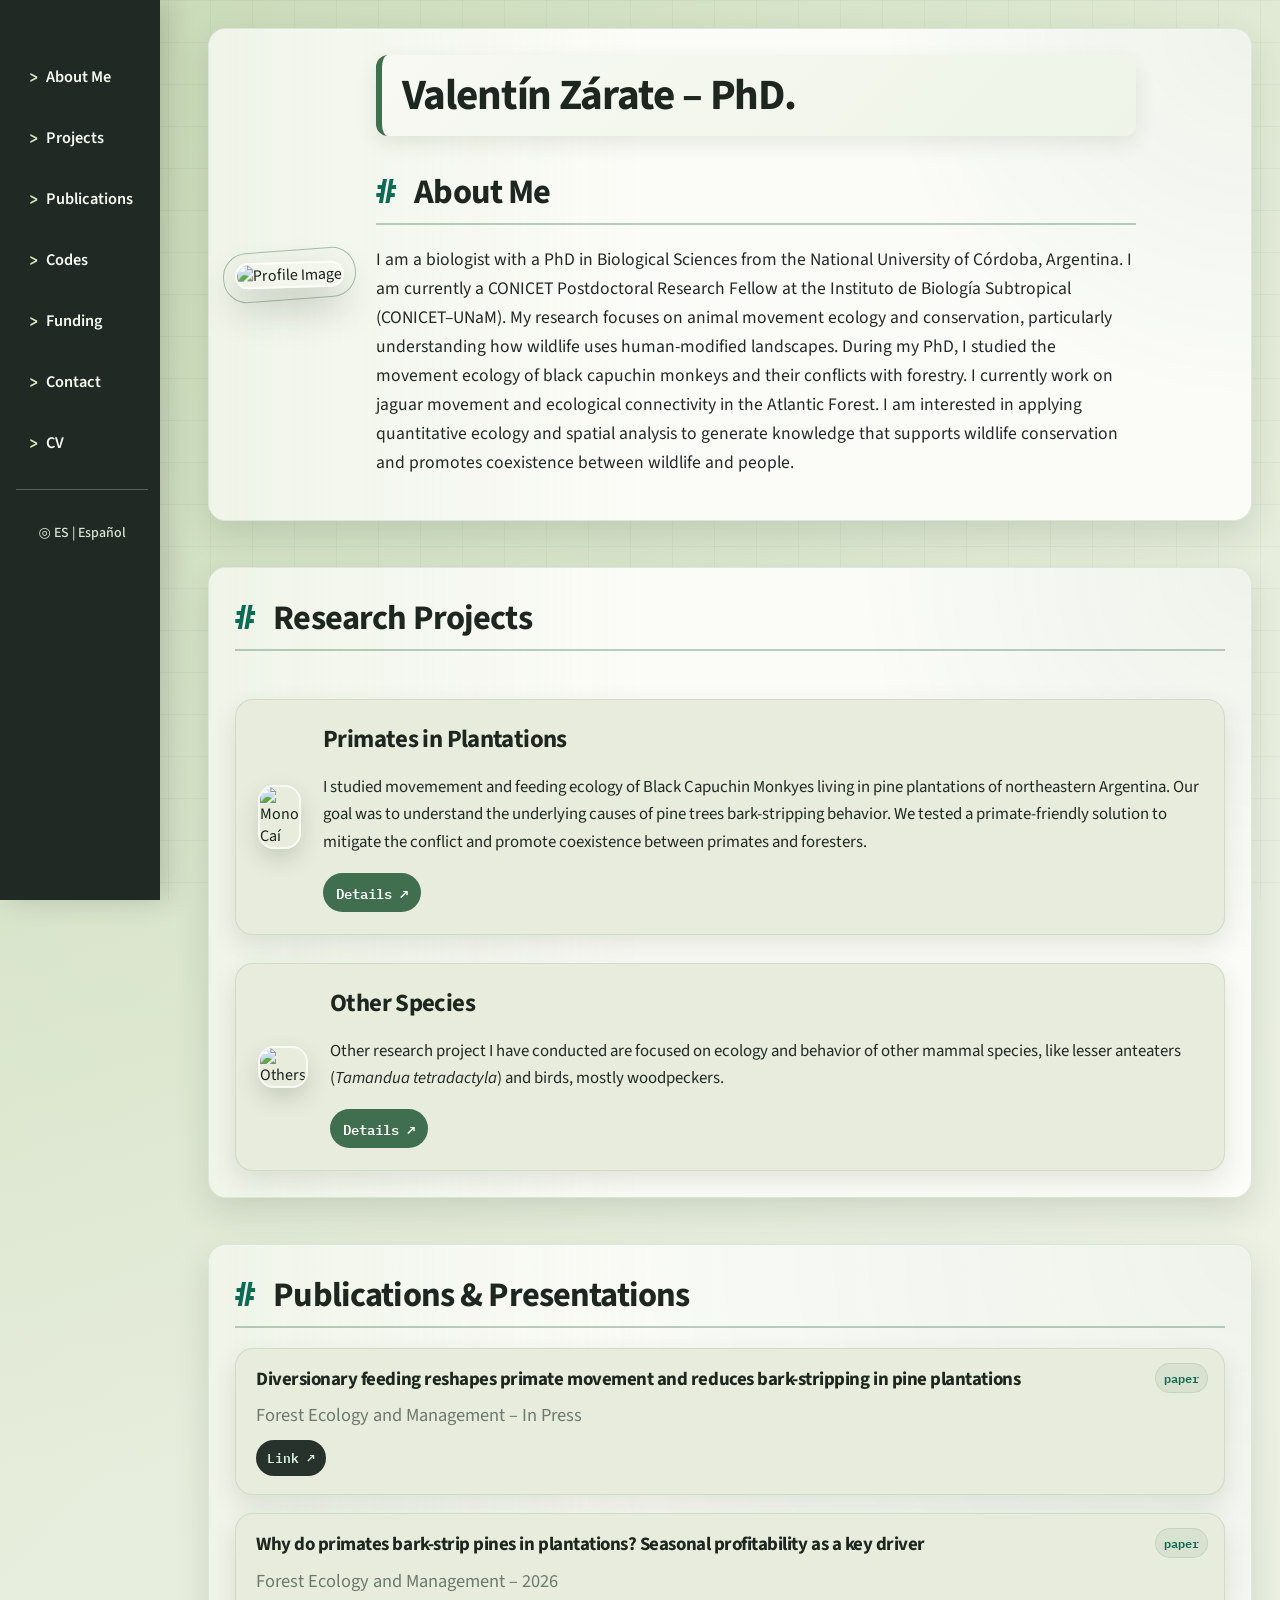
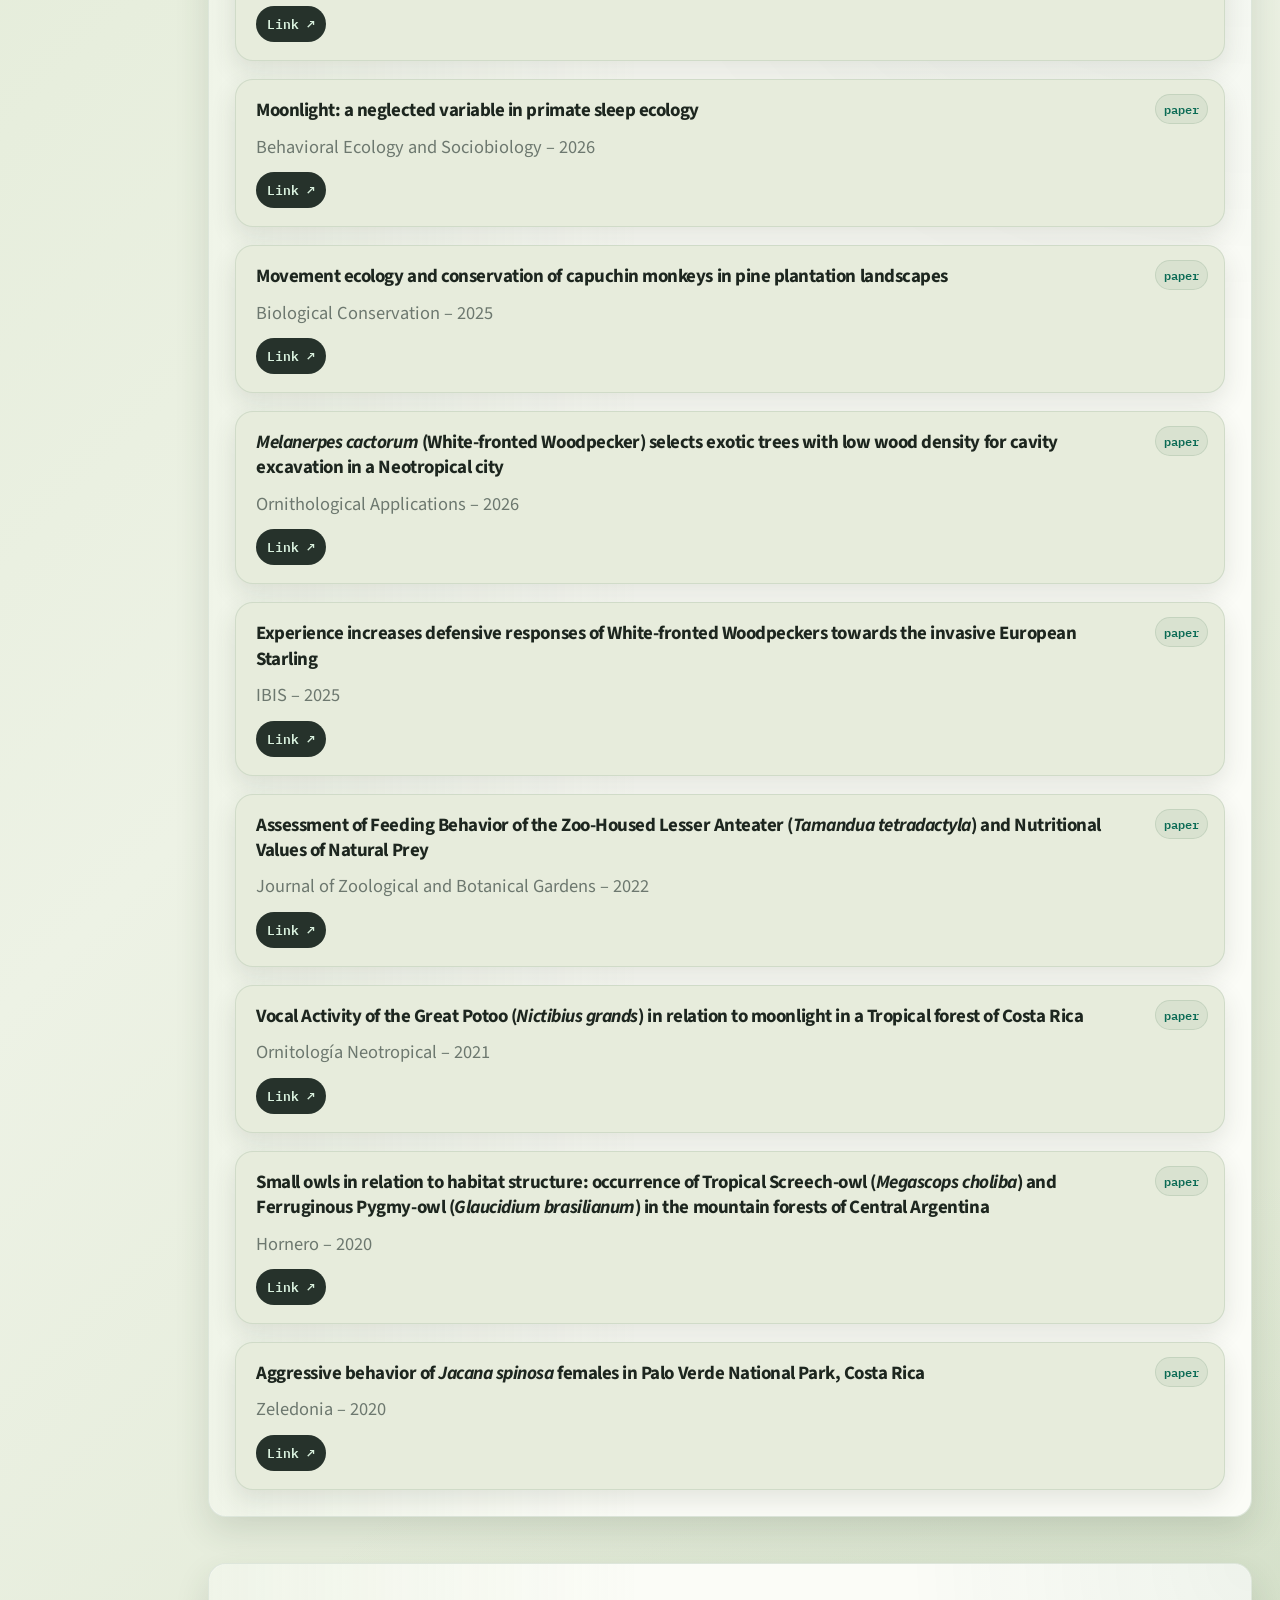
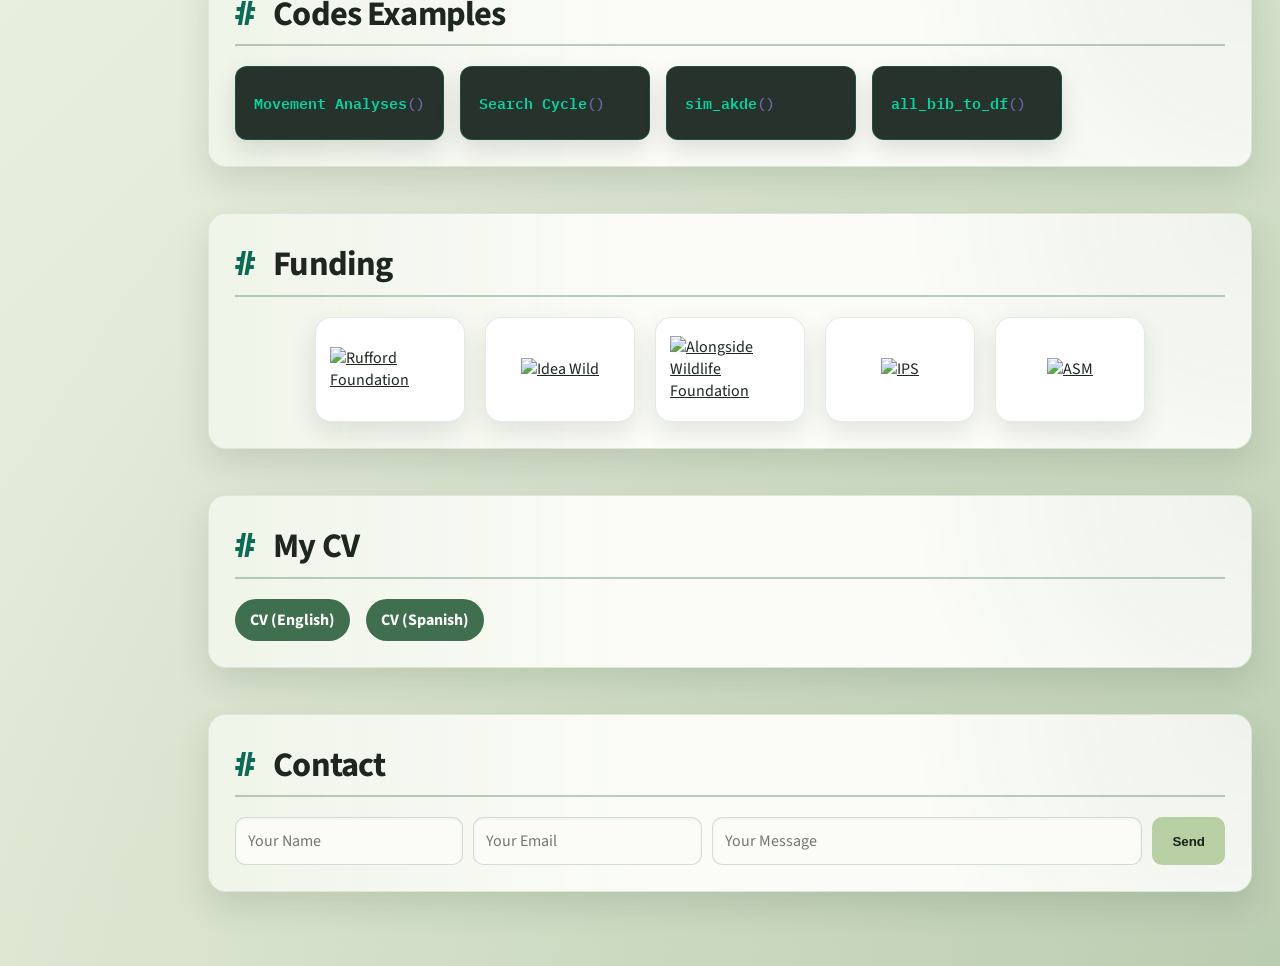
==== commit 0214fcc8: "Add section break before Research Projects Section" ====
--- a/index.html
+++ b/index.html
@@ -49,6 +49,7 @@
                 </p>
             </div>
         </div>
+
     </section>
 
     <!-- Research Projects Section -->
--- a/style3.css
+++ b/style3.css
@@ -833,46 +833,34 @@
     }
 }
 
-/* Language switch */
-.language-switch {
-    position: fixed;
-    top: 18px;
-    right: 25px;
-    left: auto;
-    z-index: 9999;
-}
-
-.language-switch a {
-    display: inline-block;
-    padding: 9px 16px;
-    background-color: #f4f7ef;
-    color: #24372d;
-    border: 1px solid #a5bca7;
-    border-radius: 20px;
-    font-family: inherit;
+/* Language selector in sidebar */
+
+.sidebar .language-menu {
+    margin-top: 25px;
+    padding-top: 25px;
+    border-top: 1px solid rgba(210, 230, 205, 0.3);
+    list-style: none;
+}
+
+.sidebar .language-menu a {
+    display: block;
+    padding: 8px 5px;
+    background: transparent;
+    color: #d9e7d3;
     font-size: 14px;
-    font-weight: 600;
-    line-height: 1.4;
+    font-weight: 500;
+    text-align: center;
     text-decoration: none;
-    box-shadow: 0 2px 8px rgba(0, 0, 0, 0.08);
-    transition: all 0.2s ease;
-}
-
-.language-switch a:hover {
-    background-color: #dce9d6;
-    color: #182b20;
-    border-color: #658c6e;
-    transform: translateY(-2px);
-}
-
-@media (max-width: 768px) {
-    .language-switch {
-        top: 10px;
-        right: 12px;
-    }
-
-    .language-switch a {
-        padding: 7px 12px;
-        font-size: 12px;
-    }
-}
+    border: none;
+    border-radius: 0;
+    transition: color 0.2s ease;
+}
+
+.sidebar .language-menu a:hover {
+    background: transparent;
+    color: #ffffff;
+}
+
+.sidebar .language-menu a::before {
+    content: none !important;
+}
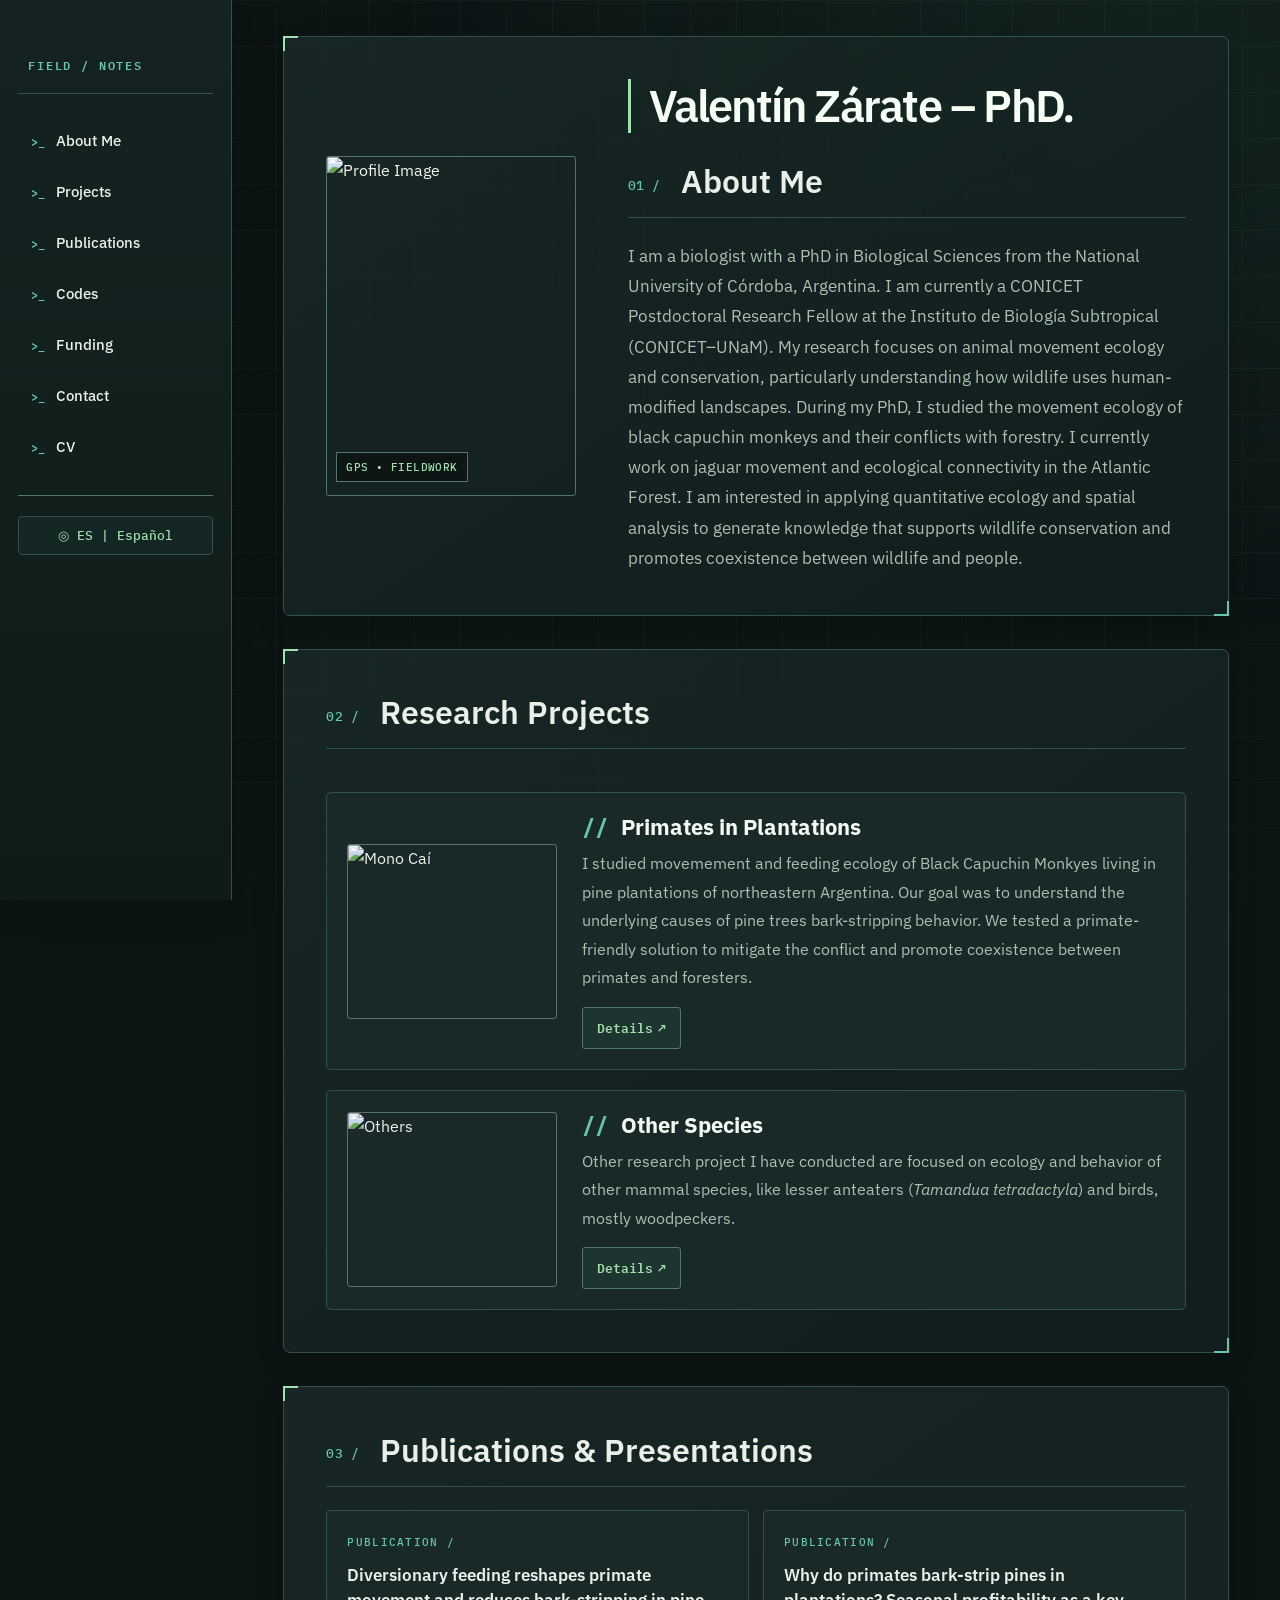
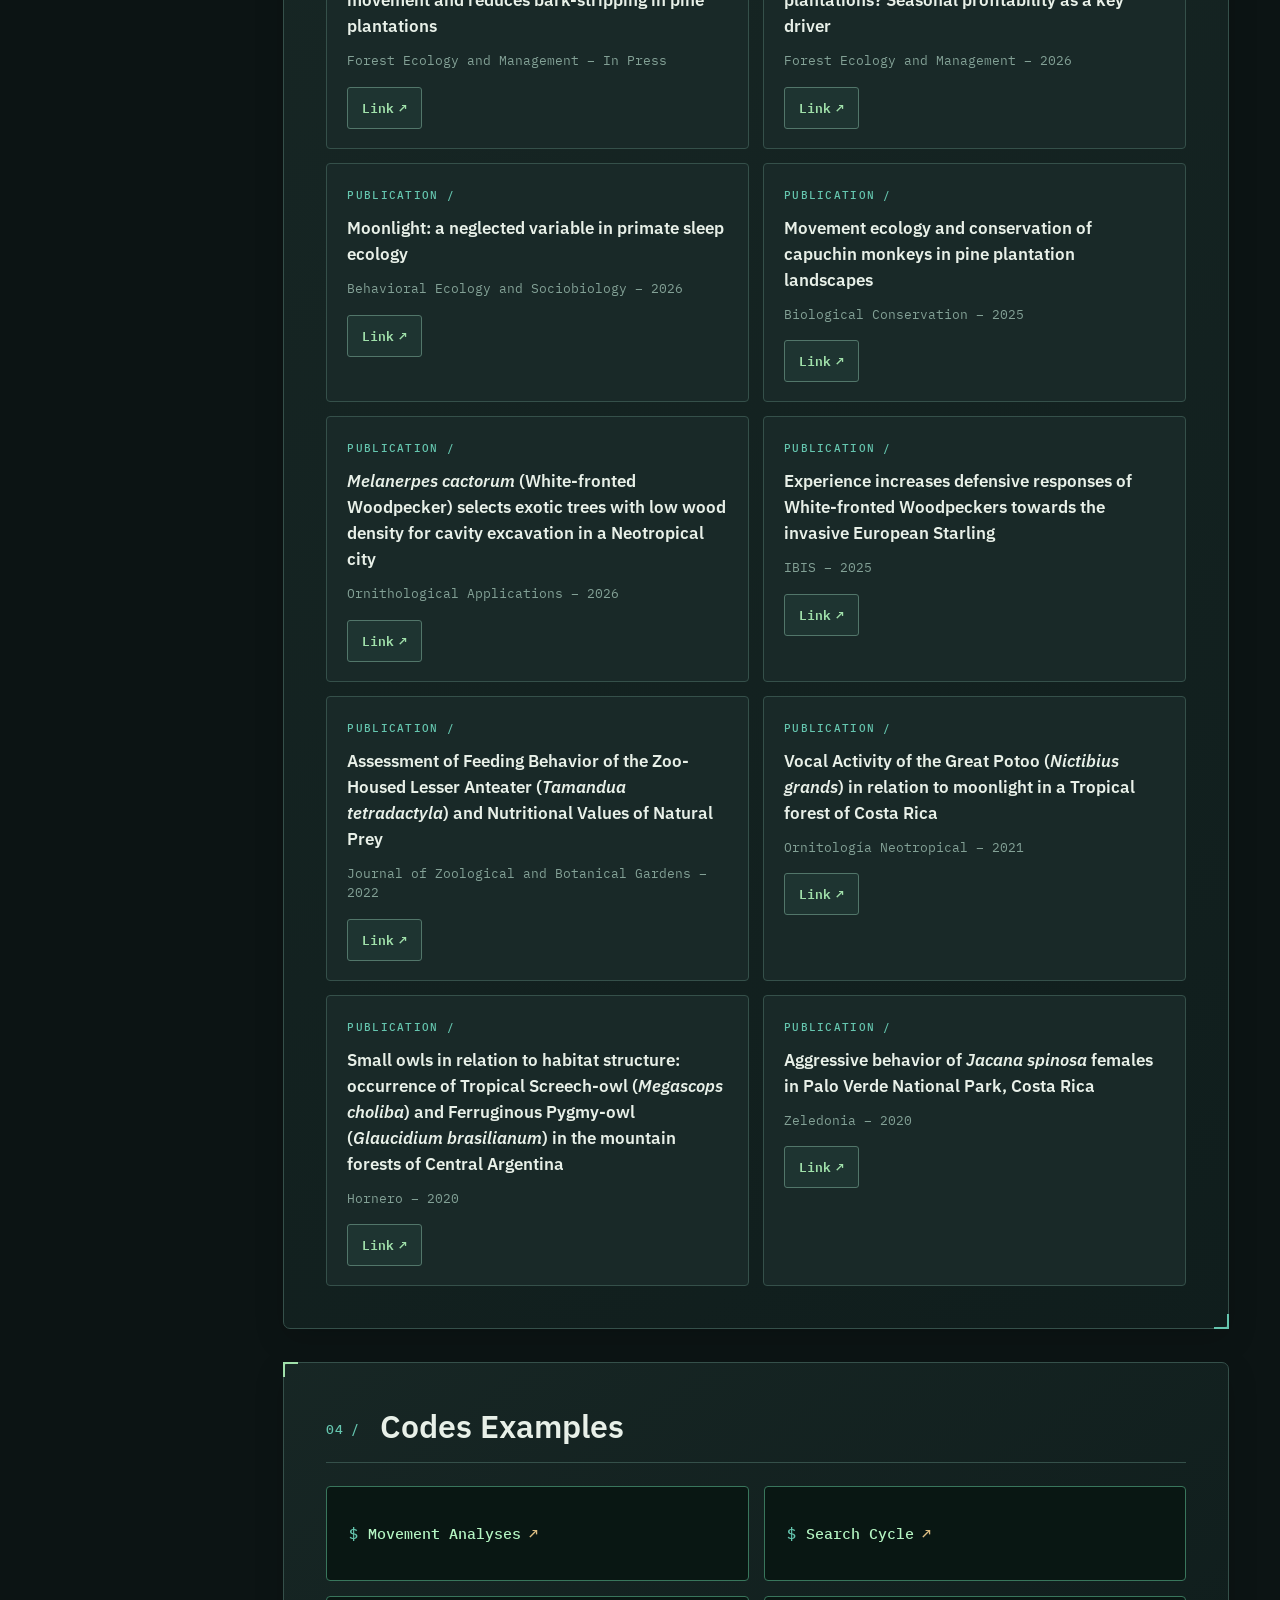
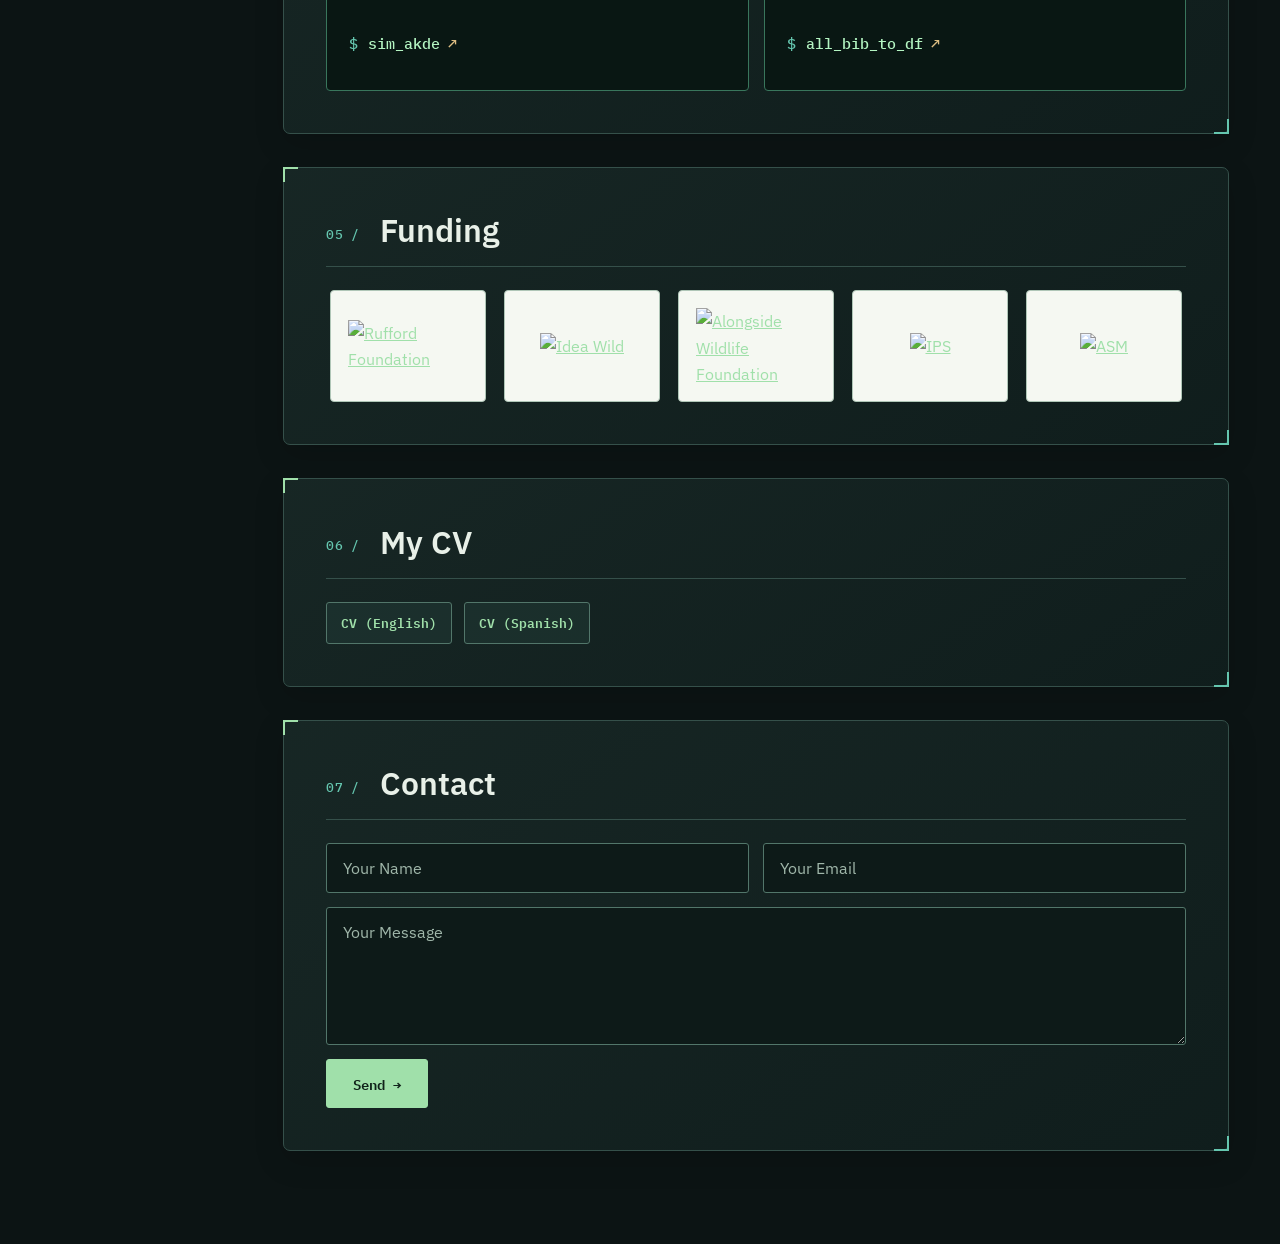
==== commit f2fff5ca: "Update index.html" ====
--- a/index.html
+++ b/index.html
@@ -3,7 +3,7 @@
 <head>
     <meta charset="UTF-8" />
     <meta name="viewport" content="width=device-width, initial-scale=1.0" />
-    <link rel="stylesheet" href="./style3.css" />
+    <link rel="stylesheet" href="./style4.css" />
     <title>Valentín Zárate - Research Website</title>
     <link rel="icon" type="image/png" href="./favicon2.png">
 </head>
--- a/style4.css
+++ b/style4.css
@@ -0,0 +1,431 @@
+@import url('https://fonts.googleapis.com/css2?family=IBM+Plex+Mono:wght@400;500;600;700&family=IBM+Plex+Sans:wght@400;500;600;700&display=swap');
+
+/* STYLE 4 — FIELD TERMINAL
+   A complete replacement for style3.css.
+   Compatible with index.html and index_es.html, without HTML changes.
+*/
+:root {
+  color-scheme: dark;
+  --bg: #0c1414;
+  --panel: #142120;
+  --panel-2: #192928;
+  --panel-3: #203331;
+  --line: #35504a;
+  --line-bright: #52766a;
+  --ink: #e8f0e8;
+  --muted: #acbeb4;
+  --dim: #83a196;
+  --signal: #a0e0aa;
+  --signal-2: #65c6af;
+  --amber: #ddbe83;
+  --mono: 'IBM Plex Mono', Consolas, monospace;
+  --sans: 'IBM Plex Sans', Arial, sans-serif;
+  --sidebar-width: 232px;
+}
+*, *::before, *::after { box-sizing: border-box; }
+html { scroll-behavior: smooth; scroll-padding-top: 24px; }
+body {
+  margin: 0;
+  min-height: 100vh;
+  background: var(--bg);
+  color: var(--ink);
+  font-family: var(--sans);
+  line-height: 1.65;
+  overflow-x: hidden;
+}
+body::before {
+  content: '';
+  position: fixed;
+  inset: 0;
+  background:
+    linear-gradient(rgba(105, 172, 144, .055) 1px, transparent 1px),
+    linear-gradient(90deg, rgba(105, 172, 144, .055) 1px, transparent 1px),
+    radial-gradient(ellipse at 90% 10%, rgba(59, 139, 111, .13), transparent 48%);
+  background-size: 46px 46px, 46px 46px, auto;
+  pointer-events: none;
+  z-index: -1;
+}
+a { color: var(--signal); }
+a:hover { color: #d8ffdb; }
+:focus-visible { outline: 2px solid var(--signal); outline-offset: 4px; }
+img { max-width: 100%; }
+h1,h2,h3 { line-height: 1.25; margin-top: 0; }
+p { font-size: 1.06rem; line-height: 1.78; color: var(--muted); }
+::selection { background: var(--signal); color: var(--bg); }
+
+/* Side navigation */
+.sidebar {
+  width: var(--sidebar-width);
+  position: fixed;
+  inset: 0 auto 0 0;
+  padding: 55px 18px 24px;
+  z-index: 50;
+  overflow-y: auto;
+  background: linear-gradient(180deg, #142321, #0e1b19);
+  border-right: 1px solid var(--line);
+  box-shadow: 9px 0 40px rgba(0,0,0,.18);
+}
+.sidebar::before {
+  content: 'FIELD / NOTES';
+  display: block;
+  padding: 0 10px 18px;
+  margin-bottom: 25px;
+  color: var(--signal-2);
+  font: 600 .72rem var(--mono);
+  letter-spacing: .16em;
+  border-bottom: 1px solid var(--line);
+}
+.sidebar ul { list-style: none; padding: 0; margin: 0; }
+.sidebar ul li { margin: 0 0 7px; }
+.sidebar ul li a {
+  display: block;
+  padding: 11px 12px;
+  border: 1px solid transparent;
+  border-radius: 4px;
+  color: var(--ink);
+  font: 500 .94rem var(--sans);
+  text-decoration: none;
+  transition: background .2s, color .2s, border-color .2s;
+}
+.sidebar ul li a::before {
+  content: '>_';
+  font: 600 .78rem var(--mono);
+  margin-right: 11px;
+  color: var(--signal-2);
+}
+.sidebar ul li a:hover,
+.sidebar ul li a:focus-visible {
+  background: rgba(160,224,170,.10);
+  border-color: var(--line);
+  color: var(--signal);
+}
+.sidebar .language-menu {
+  margin-top: 26px;
+  padding-top: 20px;
+  border-top: 1px solid var(--line-bright);
+}
+.sidebar .language-menu a {
+  font: 500 .82rem var(--mono);
+  text-align: center;
+  color: var(--signal);
+  border: 1px solid var(--line);
+  padding: 10px 6px;
+  background: rgba(101,198,175,.05);
+}
+.sidebar .language-menu a::before { content: none; }
+.sidebar .language-menu a:hover { background: rgba(160,224,170,.13); }
+.sidebar.scrolled { border-right-color: var(--line-bright); }
+
+#scroll-progress {
+  position: fixed;
+  top: 0;
+  left: 0;
+  height: 3px;
+  width: 0;
+  background: linear-gradient(90deg, var(--signal-2), var(--signal), var(--amber));
+  z-index: 1000;
+}
+
+/* Layout & section frames */
+.main-content {
+  width: min(calc(100% - var(--sidebar-width)), 1460px);
+  margin-left: var(--sidebar-width);
+  padding: 36px clamp(18px, 4vw, 65px) 60px;
+}
+.section {
+  position: relative;
+  margin: 0 0 33px;
+  padding: clamp(24px, 3.3vw, 45px);
+  background: linear-gradient(145deg, rgba(24,40,38,.96), rgba(16,30,29,.98));
+  border: 1px solid var(--line);
+  border-radius: 7px;
+  box-shadow: 0 10px 30px rgba(0,0,0,.15);
+  overflow: visible;
+  scroll-margin-top: 25px;
+}
+.section::before, .section::after {
+  content: '';
+  position: absolute;
+  width: 15px;
+  height: 15px;
+  pointer-events: none;
+}
+.section::before { top: -1px; left: -1px; border-top: 2px solid var(--signal); border-left: 2px solid var(--signal); }
+.section::after { bottom: -1px; right: -1px; border-bottom: 2px solid var(--signal-2); border-right: 2px solid var(--signal-2); }
+.section h1:not(.static-title) {
+  font-size: clamp(1.55rem, 2.5vw, 2.2rem);
+  font-weight: 600;
+  color: var(--ink);
+  padding-bottom: 16px;
+  margin-bottom: 23px;
+  border-bottom: 1px solid var(--line);
+}
+.section h1:not(.static-title)::before {
+  content: '01 / ';
+  color: var(--signal-2);
+  font: 500 .83rem var(--mono);
+  letter-spacing: .02em;
+  vertical-align: middle;
+  margin-right: 12px;
+}
+#research h1::before { content: '02 / ' !important; }
+#publications h1::before { content: '03 / ' !important; }
+#data h1::before { content: '04 / ' !important; }
+#funding h1::before { content: '05 / ' !important; }
+#cv h1::before { content: '06 / ' !important; }
+#contact h1::before { content: '07 / ' !important; }
+
+/* About */
+.content-wrapper { display: flex; gap: clamp(22px, 4vw, 52px); align-items: center; }
+.image-content { position: relative; flex: 0 0 250px; }
+.image-content::before {
+  content: 'GPS • FIELDWORK';
+  position: absolute;
+  bottom: 14px;
+  left: 10px;
+  z-index: 2;
+  background: rgba(12,20,20,.87);
+  color: var(--signal);
+  font: 500 .66rem var(--mono);
+  letter-spacing: .04em;
+  padding: 7px 9px;
+  border: 1px solid var(--line-bright);
+}
+.image-content img {
+  display: block;
+  width: 250px;
+  height: 340px;
+  object-fit: cover;
+  border: 1px solid var(--line-bright);
+  border-radius: 3px;
+  filter: saturate(.78) contrast(1.06);
+}
+.text-content { min-width: 0; flex: 1; }
+.static-title {
+  font: 600 clamp(2rem, 3.5vw, 3.5rem)/1.2 var(--sans);
+  letter-spacing: -.04em;
+  border-left: 3px solid var(--signal);
+  padding-left: 18px;
+  margin: 0 0 28px;
+  color: #f5fff4;
+  overflow-wrap: anywhere;
+}
+.text-content p { margin-bottom: 0; max-width: 78ch; }
+
+/* Projects */
+#research { display: flex; flex-direction: column; gap: 20px; }
+.project-wrapper {
+  display: flex;
+  gap: 25px;
+  align-items: center;
+  background: var(--panel-2);
+  border: 1px solid var(--line);
+  border-radius: 5px;
+  padding: 20px;
+  transition: border-color .25s, transform .25s;
+}
+.project-wrapper:hover { border-color: var(--signal-2); transform: translateY(-2px); }
+.project-image, .project-image2 { flex: 0 0 210px; }
+.project-image img, .project-image2 img, .project-photo img {
+  display: block;
+  width: 210px;
+  height: 175px;
+  object-fit: cover;
+  border: 1px solid var(--line-bright);
+  border-radius: 3px;
+  filter: saturate(.80);
+}
+.project-text { min-width: 0; }
+.project-text h2 { font-size: 1.4rem; color: #f1f9f2; margin-bottom: 8px; }
+.project-text h2::before { content: '// '; color: var(--signal-2); font-family: var(--mono); }
+.project-text p { margin: 0 0 15px; font-size: 1rem; }
+
+/* Shared small links */
+.project-text .data-link, .pub-card .data-link, .cv-link {
+  display: inline-flex;
+  align-items: center;
+  padding: 9px 14px;
+  border: 1px solid var(--line-bright);
+  background: rgba(101,198,175,.07);
+  color: var(--signal);
+  border-radius: 3px;
+  font: 600 .79rem var(--mono);
+  text-decoration: none;
+  transition: background .2s, color .2s, border-color .2s;
+}
+.project-text .data-link::after, .pub-card .data-link::after { content: ' ↗'; margin-left: 5px; }
+.project-text .data-link:hover, .pub-card .data-link:hover, .cv-link:hover {
+  background: var(--signal);
+  border-color: var(--signal);
+  color: #0b1b16;
+}
+
+/* Publications */
+.pub-wrapper { display: grid; grid-template-columns: repeat(2, minmax(0,1fr)); gap: 14px; }
+.pub-card {
+  position: relative;
+  padding: 24px 20px 19px;
+  min-width: 0;
+  background: var(--panel-2);
+  border: 1px solid var(--line);
+  border-radius: 4px;
+  transition: border-color .2s, background .2s;
+}
+.pub-card:hover { border-color: var(--signal-2); background: var(--panel-3); }
+.pub-card::before {
+  content: 'PUBLICATION /';
+  display: block;
+  margin-bottom: 13px;
+  color: var(--signal-2);
+  font: 500 .67rem var(--mono);
+  letter-spacing: .12em;
+}
+.pub-card h3 { font-size: 1.08rem; line-height: 1.5; font-weight: 600; margin-bottom: 12px; }
+.pub-card p { margin: 0 0 16px; font: 400 .82rem/1.5 var(--mono); color: var(--dim); }
+
+/* Code examples */
+.data-wrapper { display: grid; grid-template-columns: repeat(2, minmax(0,1fr)); gap: 15px; }
+#data .data-link {
+  position: relative;
+  min-width: 0;
+  min-height: 95px;
+  display: flex;
+  align-items: center;
+  padding: 19px 22px;
+  background: #091713;
+  border: 1px solid #39765c;
+  border-radius: 4px;
+  color: #b4f5c2;
+  text-decoration: none;
+  font: 500 .94rem var(--mono);
+  overflow: visible;
+  transition: background .2s, border-color .2s;
+}
+#data .data-link::before { content: '$ '; color: var(--signal-2); margin-right: 10px; }
+#data .data-link::after { content: ' ↗'; color: var(--amber); margin-left: 8px; }
+#data .data-link:hover { background: #143127; border-color: var(--signal); }
+.tooltip {
+  position: absolute;
+  top: calc(100% + 8px);
+  left: 0;
+  width: min(280px, calc(100vw - 45px));
+  z-index: 100;
+  opacity: 0;
+  pointer-events: none;
+  transform: translateY(5px);
+  transition: opacity .2s, transform .2s;
+  padding: 14px;
+  background: #233630;
+  border: 1px solid var(--line-bright);
+  border-radius: 4px;
+  box-shadow: 0 14px 24px #0008;
+}
+#data .data-link:hover .tooltip, #data .data-link:focus-visible .tooltip { opacity: 1; transform: translateY(0); }
+.tooltip p { color: var(--ink); font: 400 .85rem/1.55 var(--sans); margin: 0; }
+.tooltip img { display: block; max-width: 100%; max-height: 230px; object-fit: contain; }
+
+/* Funding & CV */
+.funding-logos { display: flex; flex-wrap: wrap; gap: 18px; justify-content: center; align-items: stretch; }
+.funding-logos a {
+  display: flex;
+  justify-content: center;
+  align-items: center;
+  width: 156px;
+  min-height: 103px;
+  padding: 17px;
+  background: #f5f8f2;
+  border: 1px solid #afc6b7;
+  border-radius: 4px;
+  transition: transform .2s, border-color .2s;
+}
+.funding-logos a:hover { transform: translateY(-3px); border-color: var(--signal); }
+.funding-logos img { max-width: 100%; max-height: 76px; object-fit: contain; }
+.cv-container { display: flex; flex-wrap: wrap; gap: 12px; }
+
+/* Contact Formspree: keep existing form action/method */
+#contact-form { display: grid; grid-template-columns: 1fr 1fr; gap: 14px; }
+#contact-form input, #contact-form textarea {
+  display: block;
+  width: 100%;
+  min-width: 0;
+  padding: 14px 16px;
+  color: var(--ink);
+  background: #0d1a18;
+  border: 1px solid var(--line-bright);
+  border-radius: 3px;
+  font: 400 1rem var(--sans);
+  box-shadow: none;
+}
+#contact-form input::placeholder, #contact-form textarea::placeholder { color: #a0b7aa; }
+#contact-form textarea { grid-column: 1 / -1; height: 138px; resize: vertical; }
+#contact-form input:focus, #contact-form textarea:focus { outline: 2px solid var(--signal-2); outline-offset: 1px; }
+#contact-form button {
+  grid-column: 1 / -1;
+  justify-self: start;
+  padding: 12px 26px;
+  color: #10221a;
+  background: var(--signal);
+  border: 1px solid var(--signal);
+  border-radius: 3px;
+  font: 600 .85rem var(--mono);
+  cursor: pointer;
+  transition: background .2s;
+}
+#contact-form button::after { content: ' →'; }
+#contact-form button:hover { background: #d6f5d7; }
+#typewriter { font: 600 1.2rem var(--mono); color: var(--signal); }
+
+/* Legacy language-switch fallback if one of the pages still uses it */
+.language-switch { position: absolute; right: 24px; top: 10px; z-index: 70; }
+.language-switch a { font: 500 .8rem var(--mono); color: var(--signal); }
+
+/* Responsive */
+@media (max-width: 1080px) {
+  :root { --sidebar-width: 205px; }
+  .image-content { flex-basis: 210px; }
+  .image-content img { width: 210px; height: 300px; }
+  .content-wrapper { gap: 25px; }
+}
+@media (max-width: 800px) {
+  :root { --sidebar-width: 0px; }
+  html { scroll-padding-top: 93px; }
+  .sidebar {
+    position: sticky;
+    inset: 0 auto auto 0;
+    width: 100%;
+    height: auto;
+    padding: 10px 12px;
+    overflow-y: visible;
+    border-right: none;
+    border-bottom: 1px solid var(--line-bright);
+  }
+  .sidebar::before { display: none; }
+  .sidebar ul { display: flex; align-items: center; gap: 5px; overflow-x: auto; scrollbar-width: thin; }
+  .sidebar ul li { flex: 0 0 auto; margin: 0; }
+  .sidebar ul li a { white-space: nowrap; font-size: .83rem; padding: 8px 10px; }
+  .sidebar ul li a::before { margin-right: 5px; }
+  .sidebar .language-menu { margin: 0 0 0 8px; padding: 0 0 0 12px; border-top: none; border-left: 1px solid var(--line-bright); }
+  .sidebar .language-menu a { font-size: .75rem; }
+  .main-content { width: 100%; margin-left: 0; padding: 22px 16px 48px; }
+  .section { scroll-margin-top: 85px; }
+  .content-wrapper { flex-direction: column; align-items: flex-start; }
+  .image-content { flex-basis: auto; }
+  .image-content img { width: min(100%, 310px); height: 310px; }
+  .project-wrapper { align-items: flex-start; }
+  .pub-wrapper { grid-template-columns: 1fr; }
+}
+@media (max-width: 570px) {
+  .section { padding: 22px 17px; }
+  .static-title { font-size: 2.1rem; }
+  .project-wrapper { flex-direction: column; }
+  .project-image, .project-image2 { flex: auto; width: 100%; }
+  .project-image img, .project-image2 img, .project-photo img { width: 100%; height: 220px; }
+  .data-wrapper { grid-template-columns: 1fr; }
+  #contact-form { grid-template-columns: 1fr; }
+  #contact-form textarea { grid-column: 1; }
+  #contact-form button { grid-column: 1; }
+  .funding-logos a { width: calc(50% - 9px); min-width: 118px; }
+}
+@media (prefers-reduced-motion: reduce) {
+  *, *::before, *::after { scroll-behavior: auto !important; transition-duration: .01ms !important; animation-duration: .01ms !important; }
+}
